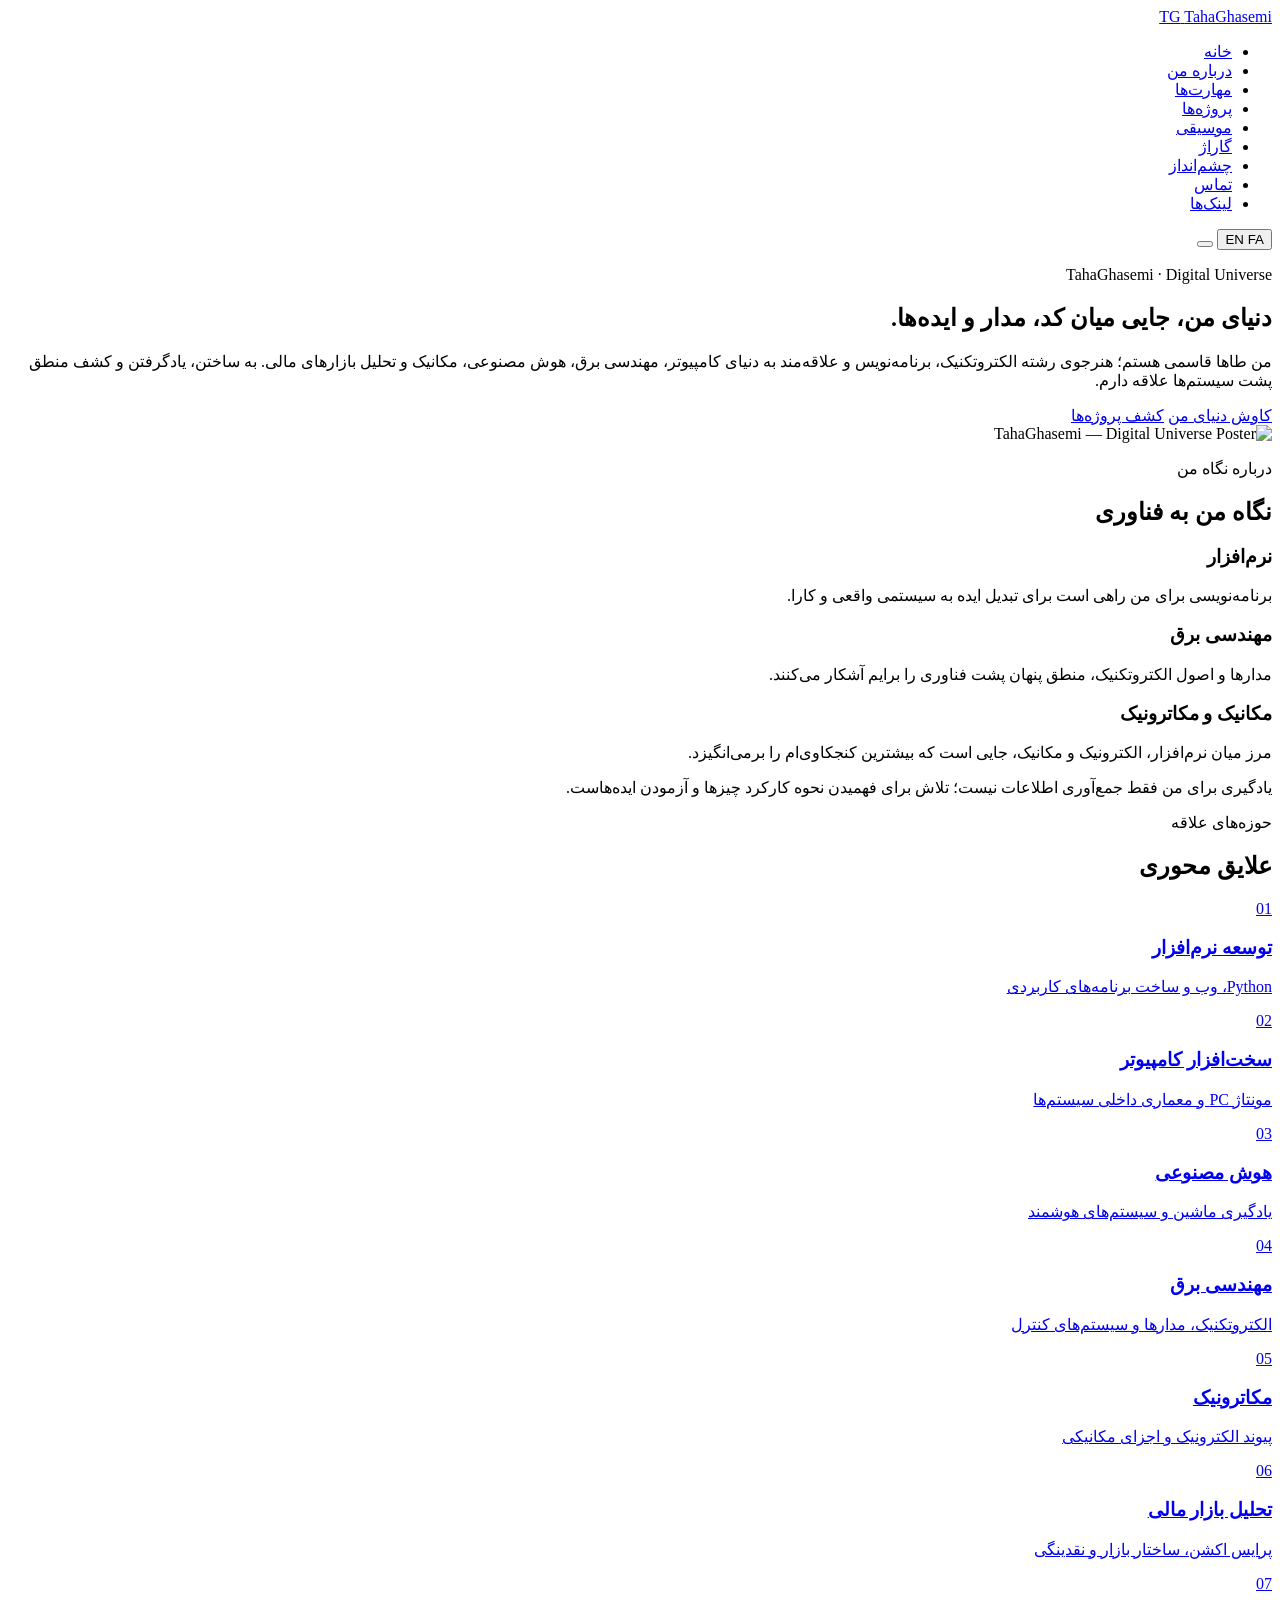
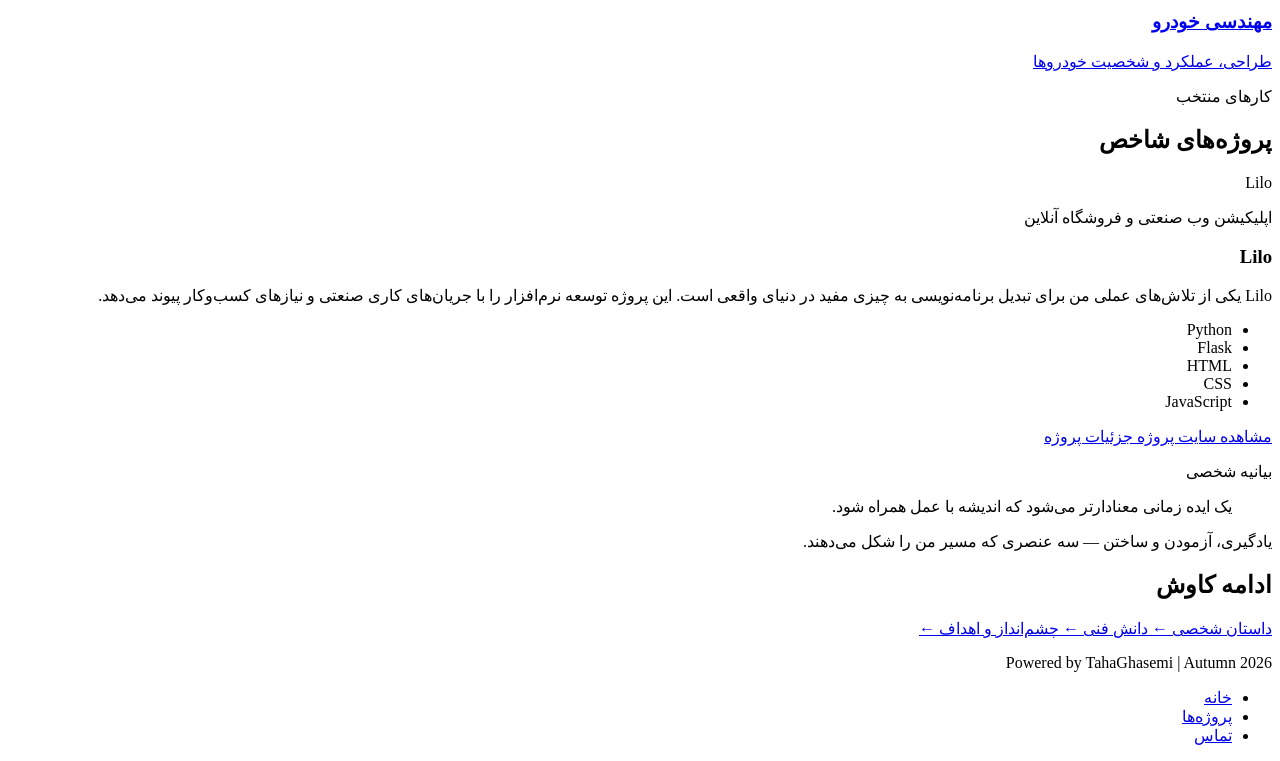
==== index.html @ 74c8a345 "Create index.html" ====
<!DOCTYPE html>
<html lang="fa" dir="rtl">
<head>
  <meta charset="UTF-8" />
  <meta name="viewport" content="width=device-width, initial-scale=1.0" />
  <meta name="description" content="TahaGhasemi — دنیای دیجیتال شخصی طاها قاسمی: کد، مدار، ایده‌ها" />
  <title>TahaGhasemi — Personal Universe</title>

  <link rel="stylesheet" href="static/css/main.css" />
</head>
<body>

  <!-- ===================== HEADER / NAVIGATION ===================== -->
  <header class="site-header glass">
    <a href="index.html" class="brand" aria-label="TahaGhasemi Home">
      <span class="brand-mark" aria-hidden="true">TG</span>
      <span class="brand-name">TahaGhasemi</span>
    </a>

    <nav class="main-nav" aria-label="Primary">
      <ul>
        <li><a href="index.html" class="active" data-i18n="nav.home">خانه</a></li>
        <li><a href="about.html" data-i18n="nav.about">درباره من</a></li>
        <li><a href="skills.html" data-i18n="nav.skills">مهارت‌ها</a></li>
        <li><a href="projects.html" data-i18n="nav.projects">پروژه‌ها</a></li>
        <li><a href="music.html" data-i18n="nav.music">موسیقی</a></li>
        <li><a href="garage.html" data-i18n="nav.garage">گاراژ</a></li>
        <!--<li><a href="gallery.html" data-i18n="nav.gallery">گالری</a></li>-->
        <li><a href="vision.html" data-i18n="nav.vision">چشم‌انداز</a></li>
        <li><a href="contact.html" data-i18n="nav.contact">تماس</a></li>
        <li><a href="links.html" data-i18n="nav.links">لینک‌ها</a></li>
      </ul>
    </nav>

    <div class="header-actions">
      <button id="lang-toggle" class="lang-toggle" type="button" aria-label="Switch language">
        <span data-lang-label="fa">EN</span>
        <span data-lang-label="en">FA</span>
      </button>
      <button id="menu-toggle" class="menu-toggle" type="button" aria-label="Open menu" aria-expanded="false">
        <span></span><span></span><span></span>
      </button>
    </div>
  </header>

  <main>

    <!-- ===================== HERO ===================== -->
    <section class="hero" aria-labelledby="hero-title">
      <div class="hero-bg" aria-hidden="true">
        <div class="grid-overlay"></div>
        <div class="ambient-glow"></div>
      </div>

      <div class="hero-inner">
        <!-- ستون متن -->
        <div class="hero-text">
          <p class="eyebrow" data-i18n="hero.eyebrow">TahaGhasemi · Digital Universe</p>

          <h1 id="hero-title" class="hero-title">
            <span data-i18n="hero.headline">دنیای من، جایی میان کد، مدار و ایده‌ها.</span>
          </h1>

          <p class="hero-lead" data-i18n="hero.lead">
            من طاها قاسمی هستم؛ هنرجوی رشته الکتروتکنیک، برنامه‌نویس و علاقه‌مند به دنیای کامپیوتر، مهندسی برق، هوش مصنوعی، مکانیک و تحلیل بازارهای مالی. به ساختن، یادگرفتن و کشف منطق پشت سیستم‌ها علاقه دارم.
          </p>

          <div class="hero-actions">
            <a href="#explore" class="btn btn-primary" data-i18n="hero.ctaExplore">کاوش دنیای من</a>
            <a href="projects.html" class="btn btn-ghost" data-i18n="hero.ctaProjects">کشف پروژه‌ها</a>
          </div>
        </div>

        <!-- ستون تصویر (پوستر) -->
        <div class="hero-visual">
          <!-- باکس اختصاصی عکس -->
          <div class="hero-poster-frame">
            <img
              src="static/images/1.jpg"
              alt="TahaGhasemi — Digital Universe Poster"
              class="hero-poster-img"
              width="1024"
              height="1536"
              loading="eager"
              decoding="async"
            />
          </div>
        </div>
      </div>

      <a href="#explore" class="scroll-hint" aria-label="Scroll down">
        <span></span>
      </a>
    </section>

    <!-- ===================== PERSONAL INTRO ===================== -->
    <section id="explore" class="section section-intro" aria-labelledby="intro-title">
      <div class="section-head">
        <p class="eyebrow" data-i18n="intro.eyebrow">درباره نگاه من</p>
        <h2 id="intro-title" data-i18n="intro.title">نگاه من به فناوری</h2>
      </div>

      <div class="intro-grid">
        <article class="glass card intro-card">
          <h3 data-i18n="intro.software.title">نرم‌افزار</h3>
          <p data-i18n="intro.software.text">
            برنامه‌نویسی برای من راهی است برای تبدیل ایده به سیستمی واقعی و کارا.
          </p>
        </article>

        <article class="glass card intro-card">
          <h3 data-i18n="intro.electrical.title">مهندسی برق</h3>
          <p data-i18n="intro.electrical.text">
            مدارها و اصول الکتروتکنیک، منطق پنهان پشت فناوری را برایم آشکار می‌کنند.
          </p>
        </article>

        <article class="glass card intro-card">
          <h3 data-i18n="intro.mechanical.title">مکانیک و مکاترونیک</h3>
          <p data-i18n="intro.mechanical.text">
            مرز میان نرم‌افزار، الکترونیک و مکانیک، جایی است که بیشترین کنجکاوی‌ام را برمی‌انگیزد.
          </p>
        </article>
      </div>

      <p class="intro-footnote" data-i18n="intro.footnote">
        یادگیری برای من فقط جمع‌آوری اطلاعات نیست؛ تلاش برای فهمیدن نحوه کارکرد چیزها و آزمودن ایده‌هاست.
      </p>
    </section>

    <!-- ===================== FEATURED INTERESTS ===================== -->
    <section class="section section-interests" aria-labelledby="interests-title">
      <div class="section-head">
        <p class="eyebrow" data-i18n="interests.eyebrow">حوزه‌های علاقه</p>
        <h2 id="interests-title" data-i18n="interests.title">علایق محوری</h2>
      </div>

      <div class="interest-grid">
        <a href="skills.html#software" class="glass interest-card">
          <span class="interest-index">01</span>
          <h3 data-i18n="interests.software.title">توسعه نرم‌افزار</h3>
          <p data-i18n="interests.software.text">Python، وب و ساخت برنامه‌های کاربردی</p>
        </a>

        <a href="skills.html#hardware" class="glass interest-card">
          <span class="interest-index">02</span>
          <h3 data-i18n="interests.hardware.title">سخت‌افزار کامپیوتر</h3>
          <p data-i18n="interests.hardware.text">مونتاژ PC و معماری داخلی سیستم‌ها</p>
        </a>

        <a href="skills.html#ai" class="glass interest-card">
          <span class="interest-index">03</span>
          <h3 data-i18n="interests.ai.title">هوش مصنوعی</h3>
          <p data-i18n="interests.ai.text">یادگیری ماشین و سیستم‌های هوشمند</p>
        </a>

        <a href="skills.html#electrical" class="glass interest-card">
          <span class="interest-index">04</span>
          <h3 data-i18n="interests.electrical.title">مهندسی برق</h3>
          <p data-i18n="interests.electrical.text">الکتروتکنیک، مدارها و سیستم‌های کنترل</p>
        </a>

        <a href="skills.html#mechatronics" class="glass interest-card">
          <span class="interest-index">05</span>
          <h3 data-i18n="interests.mechatronics.title">مکاترونیک</h3>
          <p data-i18n="interests.mechatronics.text">پیوند الکترونیک و اجزای مکانیکی</p>
        </a>

        <a href="skills.html#markets" class="glass interest-card">
          <span class="interest-index">06</span>
          <h3 data-i18n="interests.markets.title">تحلیل بازار مالی</h3>
          <p data-i18n="interests.markets.text">پرایس اکشن، ساختار بازار و نقدینگی</p>
        </a>

        <a href="garage.html" class="glass interest-card">
          <span class="interest-index">07</span>
          <h3 data-i18n="interests.automotive.title">مهندسی خودرو</h3>
          <p data-i18n="interests.automotive.text">طراحی، عملکرد و شخصیت خودروها</p>
        </a>
      </div>
    </section>

    <!-- ===================== FEATURED PROJECTS ===================== -->
    <section class="section section-projects" aria-labelledby="projects-title">
      <div class="section-head">
        <p class="eyebrow" data-i18n="projects.eyebrow">کارهای منتخب</p>
        <h2 id="projects-title" data-i18n="projects.title">پروژه‌های شاخص</h2>
      </div>

      <article class="glass project-card">
        <div class="project-visual" aria-hidden="true">
          <div class="project-visual-placeholder">
            <span>Lilo</span>
          </div>
        </div>

        <div class="project-body">
          <p class="project-category" data-i18n="projects.lilo.category">اپلیکیشن وب صنعتی و فروشگاه آنلاین</p>
          <h3 class="project-name">Lilo</h3>
          <p class="project-desc" data-i18n="projects.lilo.desc">
            Lilo یکی از تلاش‌های عملی من برای تبدیل برنامه‌نویسی به چیزی مفید در دنیای واقعی است. این پروژه توسعه نرم‌افزار را با جریان‌های کاری صنعتی و نیازهای کسب‌وکار پیوند می‌دهد.
          </p>

          <ul class="tech-tags" aria-label="Technologies">
            <li>Python</li>
            <li>Flask</li>
            <li>HTML</li>
            <li>CSS</li>
            <li>JavaScript</li>
          </ul>

          <div class="project-actions">
            <a href="https://lilogroup.ir" class="btn btn-primary" target="_blank" rel="noopener noreferrer" data-i18n="projects.lilo.visit">
              مشاهده سایت پروژه
            </a>
            <a href="projects.html" class="btn btn-ghost" data-i18n="projects.lilo.details">
              جزئیات پروژه
            </a>
          </div>
        </div>
      </article>
    </section>

    <!-- ===================== PERSONAL STATEMENT ===================== -->
    <section class="section section-statement" aria-labelledby="statement-title">
      <div class="statement-inner glass">
        <p class="eyebrow" data-i18n="statement.eyebrow">بیانیه شخصی</p>
        <blockquote id="statement-title">
          <p data-i18n="statement.quote">
            یک ایده زمانی معنادارتر می‌شود که اندیشه با عمل همراه شود.
          </p>
        </blockquote>
        <p class="statement-foot" data-i18n="statement.foot">
          یادگیری، آزمودن و ساختن — سه عنصری که مسیر من را شکل می‌دهند.
        </p>
      </div>
    </section>

    <!-- ===================== TRANSITION TO OTHER PAGES ===================== -->
    <section class="section section-next" aria-labelledby="next-title">
      <h2 id="next-title" data-i18n="next.title">ادامه کاوش</h2>
      <div class="next-links">
        <a href="about.html" class="next-link">
          <span class="next-label" data-i18n="next.about">داستان شخصی</span>
          <span class="next-arrow" aria-hidden="true">←</span>
        </a>
        <a href="skills.html" class="next-link">
          <span class="next-label" data-i18n="next.skills">دانش فنی</span>
          <span class="next-arrow" aria-hidden="true">←</span>
        </a>
        <a href="vision.html" class="next-link">
          <span class="next-label" data-i18n="next.vision">چشم‌انداز و اهداف</span>
          <span class="next-arrow" aria-hidden="true">←</span>
        </a>
      </div>
    </section>

  </main>

  <!-- ===================== FOOTER ===================== -->
  <footer class="site-footer">
    <div class="footer-inner">
      <p class="footer-brand">Powered by TahaGhasemi | Autumn 2026</p>
      <nav aria-label="Footer">
        <ul class="footer-links">
          <li><a href="index.html" data-i18n="nav.home">خانه</a></li>
          <li><a href="projects.html" data-i18n="nav.projects">پروژه‌ها</a></li>
          <li><a href="contact.html" data-i18n="nav.contact">تماس</a></li>
        </ul>
      </nav>
    </div>
  </footer>

  <!-- ===================== SCRIPTS ===================== -->
  <script src="static/js/i18n.js" defer></script>
  <script src="static/js/translations/index.js" defer></script>
  <script src="static/js/main.js" defer></script>
</body>
</html>
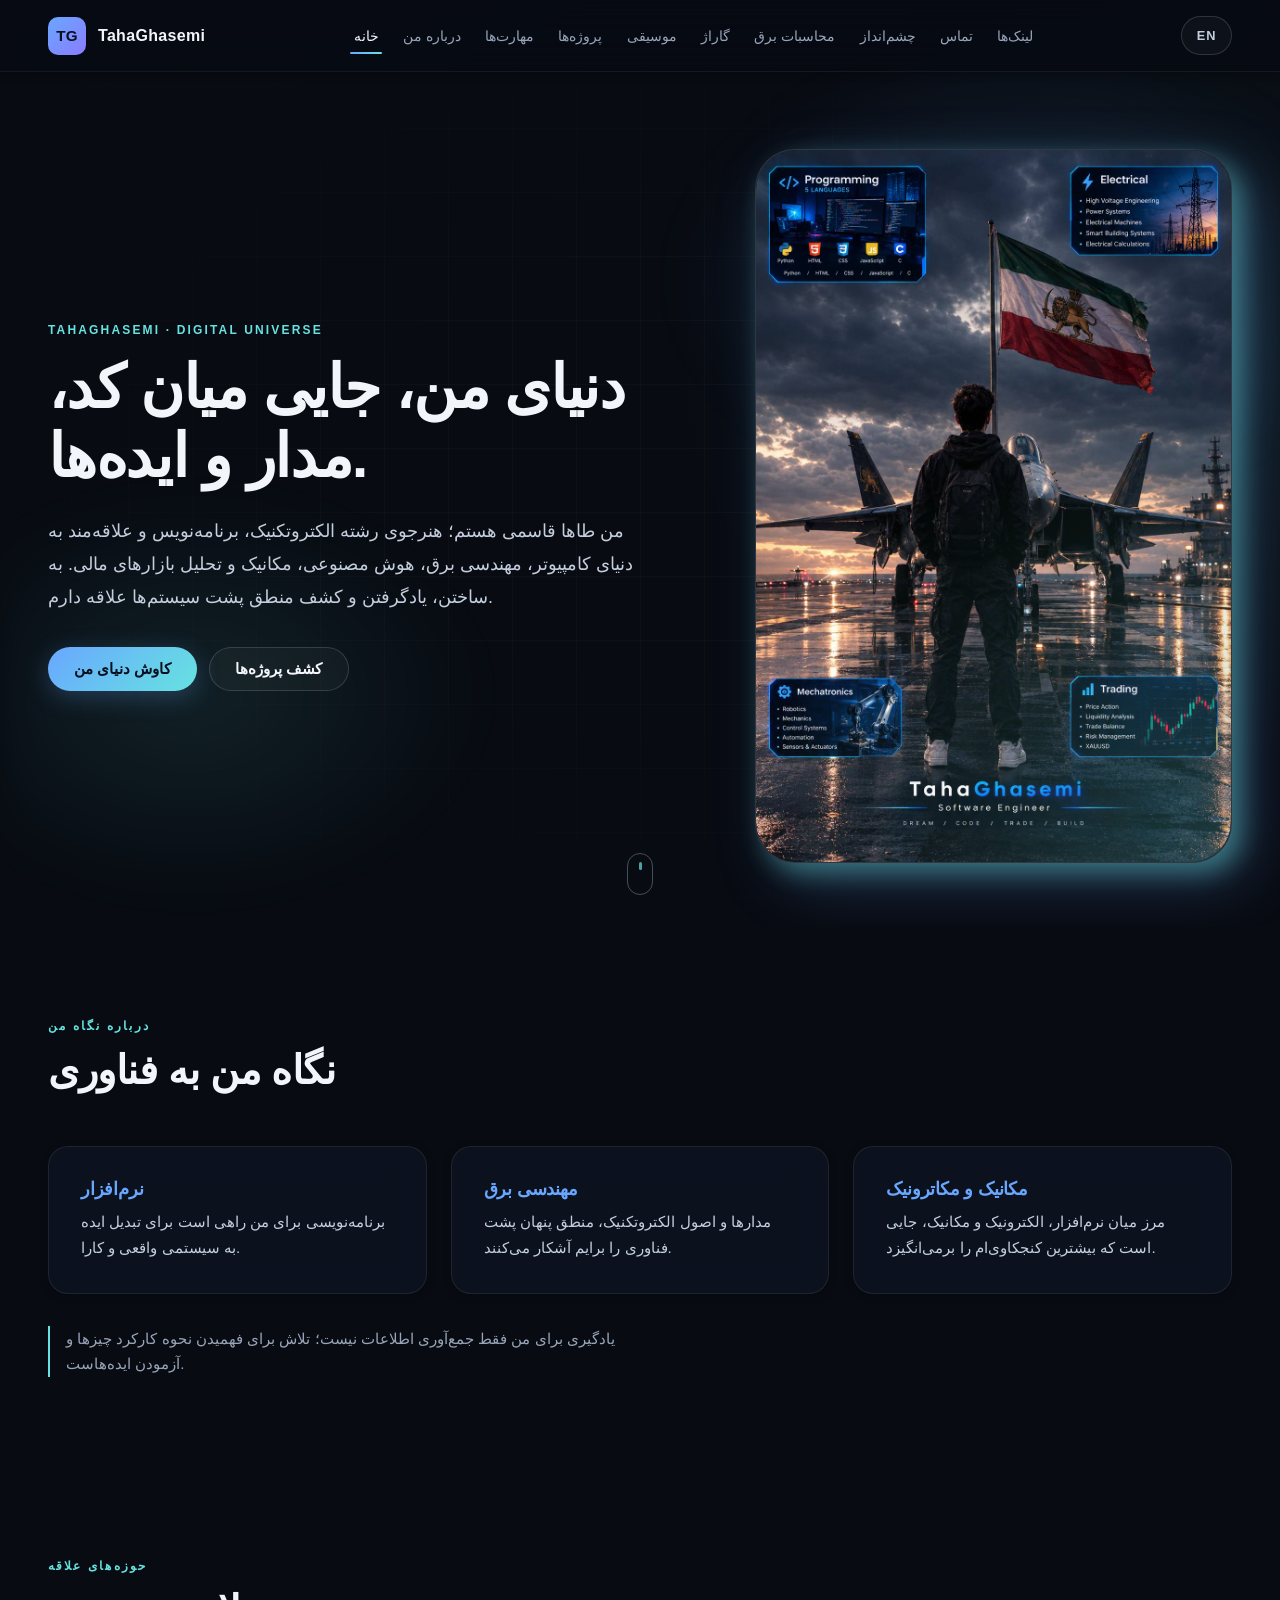
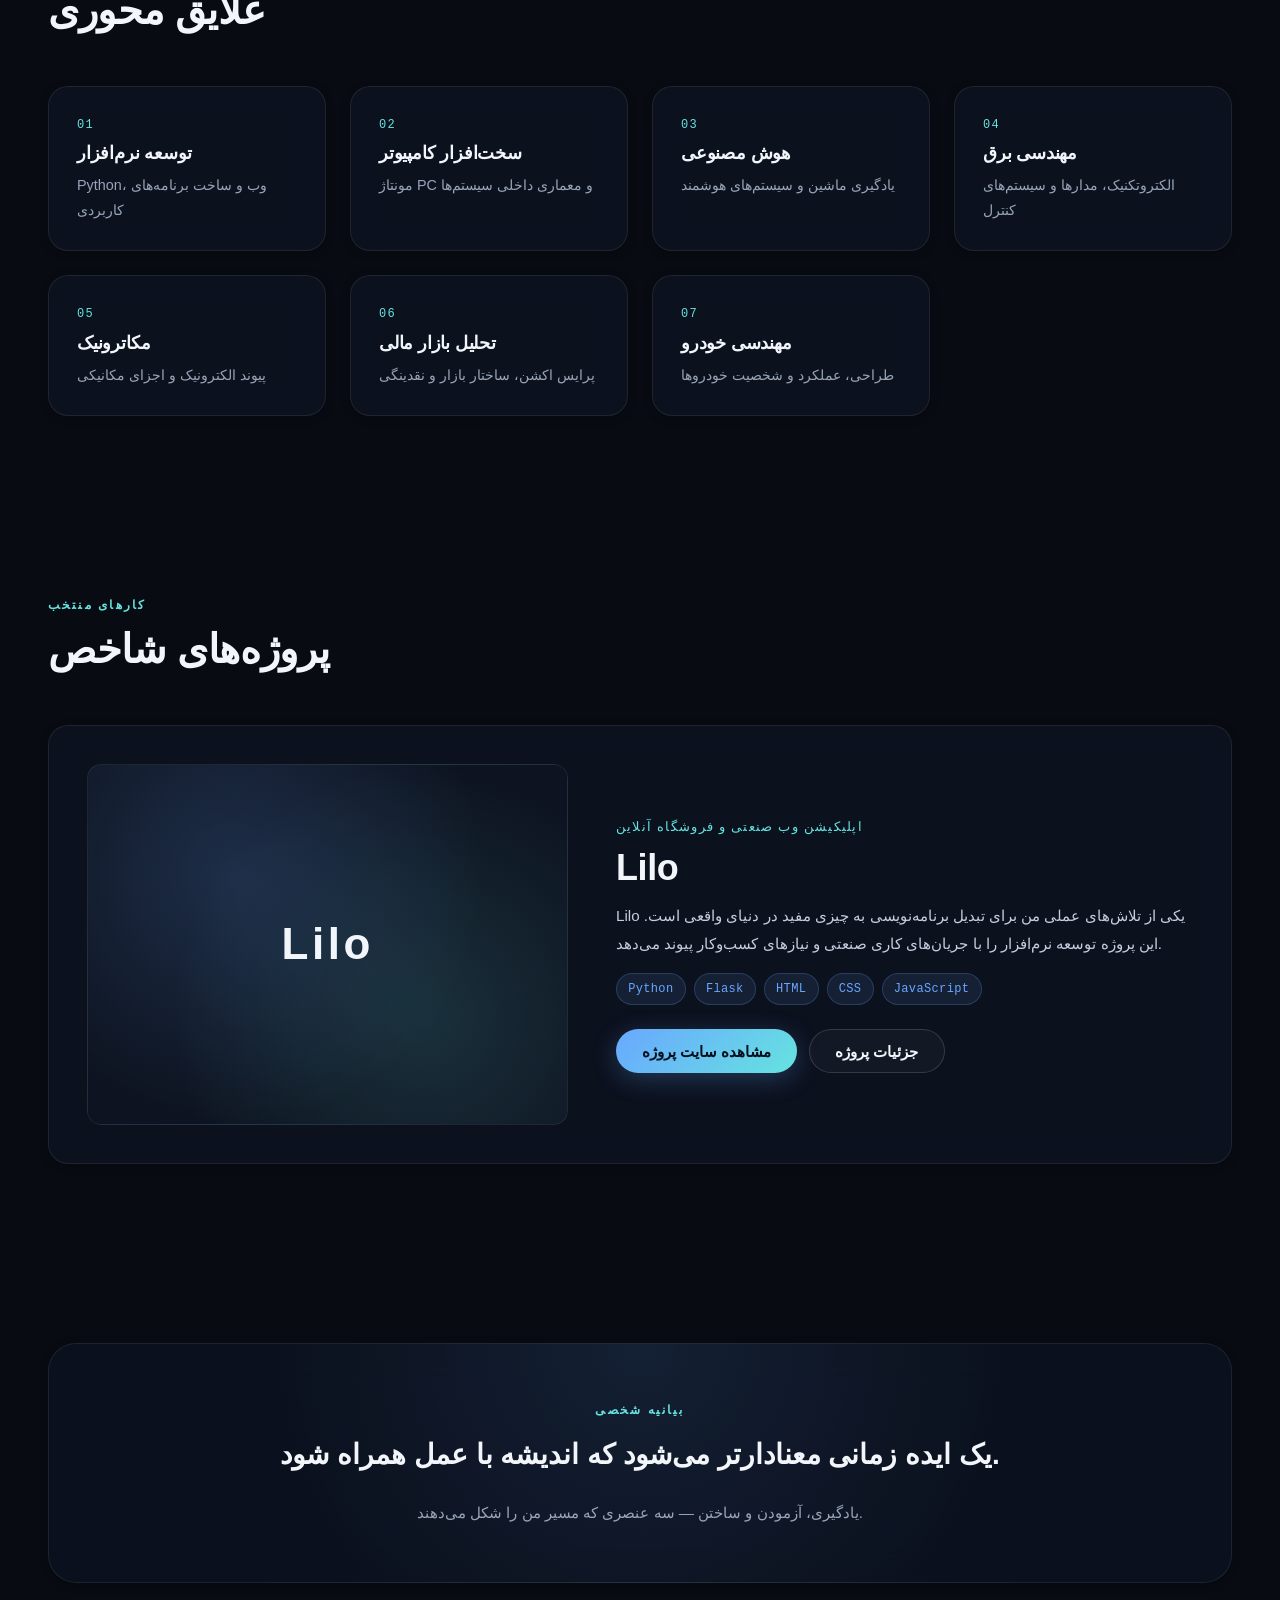
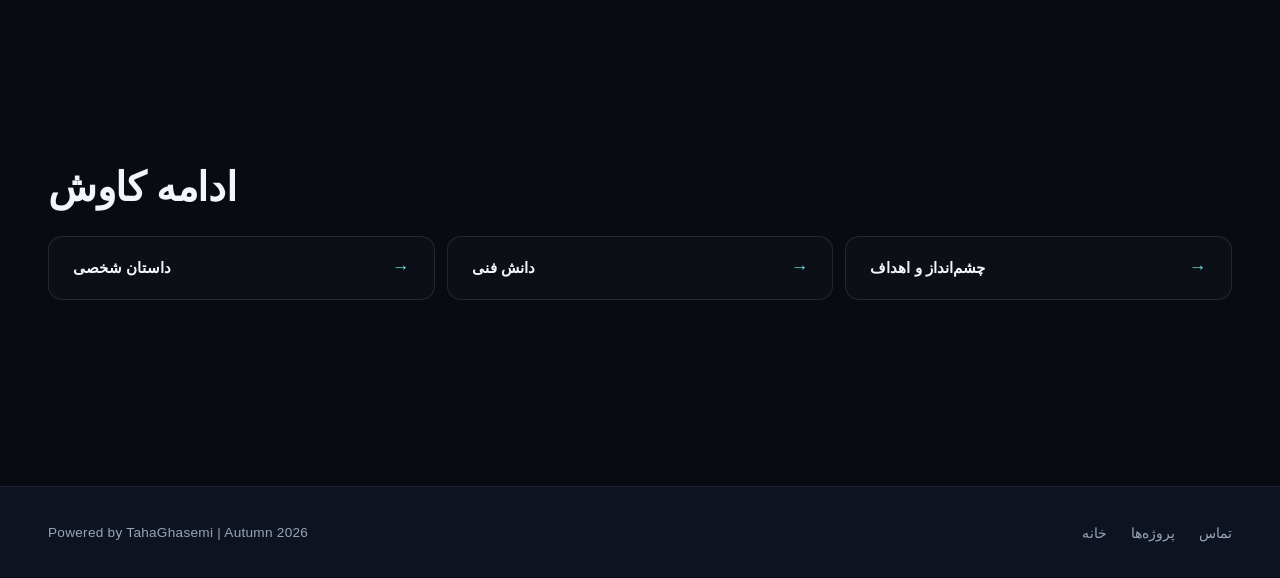
==== commit 1b5c97cc: "Update index.html" ====
--- a/index.html
+++ b/index.html
@@ -26,6 +26,7 @@
         <li><a href="music.html" data-i18n="nav.music">موسیقی</a></li>
         <li><a href="garage.html" data-i18n="nav.garage">گاراژ</a></li>
         <!--<li><a href="gallery.html" data-i18n="nav.gallery">گالری</a></li>-->
+        <li><a href="https://tahaghasemi-official.github.io/cel" data-i18n="nav.calculator">محاسبات برق</a></li>
         <li><a href="vision.html" data-i18n="nav.vision">چشم‌انداز</a></li>
         <li><a href="contact.html" data-i18n="nav.contact">تماس</a></li>
         <li><a href="links.html" data-i18n="nav.links">لینک‌ها</a></li>
@@ -276,4 +277,4 @@
   <script src="static/js/translations/index.js" defer></script>
   <script src="static/js/main.js" defer></script>
 </body>
-</html>+</html>
--- a/static/css/main.css
+++ b/static/css/main.css
@@ -0,0 +1,3065 @@
+/* =========================================================
+   TahaGhasemi — Design System
+   static/css/main.css
+   ========================================================= */
+
+/* ---------- 1. Design Tokens ---------- */
+:root {
+  /* Colors */
+  --bg-primary: #080B12;
+  --bg-secondary: #0D1320;
+  --bg-elevated: #111827;
+
+  --glass-bg: rgba(17, 24, 39, 0.55);
+  --glass-bg-strong: rgba(13, 19, 32, 0.75);
+  --glass-border: rgba(255, 255, 255, 0.08);
+  --glass-border-strong: rgba(255, 255, 255, 0.14);
+
+  --accent-primary: #69A7FF;
+  --accent-secondary: #66E3E0;
+  --accent-violet: #8B7CFF;
+
+  --text-primary: #F2F5FA;
+  --text-secondary: #C4CEDD;
+  --text-muted: #98A5B8;
+  --text-faint: #5F6B7E;
+
+  --border-subtle: rgba(255, 255, 255, 0.06);
+  --border-default: rgba(255, 255, 255, 0.10);
+
+  /* Typography */
+  --font-fa: "Vazirmatn", "IRANSans", "Segoe UI", Tahoma, sans-serif;
+  --font-en: "Inter", "SF Pro Display", -apple-system, BlinkMacSystemFont, "Segoe UI", sans-serif;
+  --font-mono: "JetBrains Mono", "Fira Code", "SF Mono", Consolas, monospace;
+
+  /* Spacing scale */
+  --space-1: 0.25rem;
+  --space-2: 0.5rem;
+  --space-3: 0.75rem;
+  --space-4: 1rem;
+  --space-5: 1.5rem;
+  --space-6: 2rem;
+  --space-7: 3rem;
+  --space-8: 4rem;
+  --space-9: 6rem;
+  --space-10: 8rem;
+
+  /* Radii */
+  --radius-sm: 8px;
+  --radius-md: 14px;
+  --radius-lg: 20px;
+  --radius-xl: 28px;
+  --radius-pill: 999px;
+
+  /* Shadows */
+  --shadow-sm: 0 2px 8px rgba(0, 0, 0, 0.25);
+  --shadow-md: 0 8px 24px rgba(0, 0, 0, 0.35);
+  --shadow-lg: 0 20px 60px rgba(0, 0, 0, 0.45);
+  --shadow-glow: 0 0 40px rgba(105, 167, 255, 0.15);
+
+  /* Motion */
+  --ease-out: cubic-bezier(0.16, 1, 0.3, 1);
+  --ease-in-out: cubic-bezier(0.65, 0, 0.35, 1);
+  --dur-fast: 180ms;
+  --dur-base: 320ms;
+  --dur-slow: 600ms;
+
+  /* Layout */
+  --container-max: 1280px;
+  --container-pad: clamp(1rem, 4vw, 3rem);
+  --header-h: 72px;
+}
+
+/* ---------- 2. Reset & Base ---------- */
+*,
+*::before,
+*::after {
+  box-sizing: border-box;
+  margin: 0;
+  padding: 0;
+}
+
+html {
+  scroll-behavior: smooth;
+  -webkit-text-size-adjust: 100%;
+}
+
+body {
+  min-height: 100vh;
+  background:
+    radial-gradient(1200px 800px at 15% -10%, rgba(105, 167, 255, 0.08), transparent 60%),
+    radial-gradient(1000px 700px at 95% 10%, rgba(102, 227, 224, 0.06), transparent 55%),
+    var(--bg-primary);
+  color: var(--text-primary);
+  font-family: var(--font-fa);
+  font-size: 16px;
+  line-height: 1.7;
+  -webkit-font-smoothing: antialiased;
+  -moz-osx-font-smoothing: grayscale;
+  overflow-x: hidden;
+}
+
+html[lang="en"] body {
+  font-family: var(--font-en);
+}
+
+img,
+picture,
+svg,
+video {
+  display: block;
+  max-width: 100%;
+  height: auto;
+}
+
+a {
+  color: inherit;
+  text-decoration: none;
+}
+
+button {
+  font: inherit;
+  color: inherit;
+  background: none;
+  border: none;
+  cursor: pointer;
+}
+
+ul,
+ol {
+  list-style: none;
+}
+
+/* Focus visibility (accessibility) */
+:focus-visible {
+  outline: 2px solid var(--accent-primary);
+  outline-offset: 3px;
+  border-radius: 4px;
+}
+
+/* Selection */
+::selection {
+  background: rgba(105, 167, 255, 0.30);
+  color: var(--text-primary);
+}
+
+/* Scrollbar (subtle) */
+::-webkit-scrollbar { width: 10px; height: 10px; }
+::-webkit-scrollbar-track { background: var(--bg-primary); }
+::-webkit-scrollbar-thumb {
+  background: rgba(255, 255, 255, 0.08);
+  border-radius: var(--radius-pill);
+}
+::-webkit-scrollbar-thumb:hover { background: rgba(255, 255, 255, 0.16); }
+
+/* ---------- 3. Typography Utilities ---------- */
+.eyebrow {
+  font-size: 0.75rem;
+  font-weight: 600;
+  letter-spacing: 0.18em;
+  text-transform: uppercase;
+  color: var(--accent-secondary);
+  font-family: var(--font-en);
+}
+
+html[lang="fa"] .eyebrow {
+  font-family: var(--font-fa);
+  letter-spacing: 0.05em;
+}
+
+h1, h2, h3, h4 {
+  line-height: 1.25;
+  font-weight: 700;
+  letter-spacing: -0.01em;
+}
+
+h1 { font-size: clamp(2rem, 5vw, 3.75rem); }
+h2 { font-size: clamp(1.5rem, 3.2vw, 2.5rem); }
+h3 { font-size: clamp(1.15rem, 2vw, 1.5rem); }
+
+p { color: var(--text-secondary); }
+
+/* ---------- 4. Layout Helpers ---------- */
+.section {
+  max-width: var(--container-max);
+  margin-inline: auto;
+  padding: clamp(3rem, 7vw, 6rem) var(--container-pad);
+}
+
+.section-head {
+  margin-bottom: clamp(2rem, 4vw, 3.5rem);
+  max-width: 720px;
+}
+
+.section-head h2 {
+  margin-top: var(--space-2);
+  color: var(--text-primary);
+}
+
+/* ---------- 5. Glass Surface ---------- */
+.glass {
+  background: var(--glass-bg);
+  border: 1px solid var(--glass-border);
+  backdrop-filter: blur(18px) saturate(140%);
+  -webkit-backdrop-filter: blur(18px) saturate(140%);
+  border-radius: var(--radius-lg);
+  box-shadow: var(--shadow-sm);
+}
+
+.card {
+  padding: clamp(1.25rem, 3vw, 2rem);
+}
+
+/* ---------- 6. Buttons ---------- */
+.btn {
+  display: inline-flex;
+  align-items: center;
+  justify-content: center;
+  gap: var(--space-2);
+  padding: 0.85rem 1.6rem;
+  border-radius: var(--radius-pill);
+  font-weight: 600;
+  font-size: 0.95rem;
+  line-height: 1;
+  transition: transform var(--dur-fast) var(--ease-out),
+              background var(--dur-fast) var(--ease-out),
+              border-color var(--dur-fast) var(--ease-out),
+              box-shadow var(--dur-fast) var(--ease-out);
+  white-space: nowrap;
+}
+
+.btn-primary {
+  background: linear-gradient(135deg, var(--accent-primary), var(--accent-secondary));
+  color: #06101F;
+  box-shadow: 0 6px 24px rgba(105, 167, 255, 0.25);
+}
+
+.btn-primary:hover {
+  transform: translateY(-2px);
+  box-shadow: 0 10px 32px rgba(105, 167, 255, 0.35);
+}
+
+.btn-ghost {
+  background: rgba(255, 255, 255, 0.03);
+  border: 1px solid var(--glass-border-strong);
+  color: var(--text-primary);
+}
+
+.btn-ghost:hover {
+  background: rgba(255, 255, 255, 0.07);
+  border-color: var(--accent-primary);
+}
+
+/* ---------- 7. Header & Navigation ---------- */
+.site-header {
+  position: fixed;
+  inset-inline: 0;
+  top: 0;
+  z-index: 100;
+  display: flex;
+  align-items: center;
+  justify-content: space-between;
+  gap: var(--space-4);
+  height: var(--header-h);
+  padding-inline: var(--container-pad);
+  border-radius: 0;
+  border-inline: none;
+  border-top: none;
+  background: rgba(8, 11, 18, 0.72);
+  border-bottom: 1px solid var(--border-subtle);
+}
+
+.brand {
+  display: inline-flex;
+  align-items: center;
+  gap: var(--space-3);
+  font-weight: 700;
+  color: var(--text-primary);
+  letter-spacing: 0.02em;
+}
+
+.brand-mark {
+  display: grid;
+  place-items: center;
+  width: 38px;
+  height: 38px;
+  border-radius: 10px;
+  background: linear-gradient(135deg, var(--accent-primary), var(--accent-violet));
+  color: #06101F;
+  font-family: var(--font-en);
+  font-weight: 800;
+  font-size: 0.95rem;
+  letter-spacing: 0.02em;
+}
+
+.brand-name {
+  font-family: var(--font-en);
+  font-size: 1rem;
+}
+
+.main-nav ul {
+  display: flex;
+  align-items: center;
+  gap: clamp(0.5rem, 1.4vw, 1.4rem);
+}
+
+.main-nav a {
+  position: relative;
+  padding: 0.4rem 0.2rem;
+  font-size: 0.9rem;
+  color: var(--text-muted);
+  transition: color var(--dur-fast) var(--ease-out);
+}
+
+.main-nav a::after {
+  content: "";
+  position: absolute;
+  inset-inline: 0;
+  bottom: -4px;
+  height: 2px;
+  background: linear-gradient(90deg, var(--accent-primary), var(--accent-secondary));
+  border-radius: var(--radius-pill);
+  transform: scaleX(0);
+  transform-origin: center;
+  transition: transform var(--dur-base) var(--ease-out);
+}
+
+.main-nav a:hover,
+.main-nav a.active {
+  color: var(--text-primary);
+}
+
+.main-nav a.active::after,
+.main-nav a:hover::after {
+  transform: scaleX(1);
+}
+
+.header-actions {
+  display: flex;
+  align-items: center;
+  gap: var(--space-3);
+}
+
+.lang-toggle {
+  padding: 0.5rem 0.9rem;
+  border-radius: var(--radius-pill);
+  border: 1px solid var(--glass-border-strong);
+  background: rgba(255, 255, 255, 0.03);
+  font-family: var(--font-en);
+  font-size: 0.8rem;
+  font-weight: 600;
+  letter-spacing: 0.08em;
+  color: var(--text-secondary);
+  transition: all var(--dur-fast) var(--ease-out);
+}
+
+.lang-toggle:hover {
+  color: var(--text-primary);
+  border-color: var(--accent-primary);
+}
+
+/* زبان فعلی را در دکمه پنهان می‌کنیم */
+html[lang="fa"] .lang-toggle [data-lang-label="fa"],
+html[lang="en"] .lang-toggle [data-lang-label="en"] {
+  display: none;
+}
+
+.menu-toggle {
+  display: none;
+  width: 40px;
+  height: 40px;
+  flex-direction: column;
+  justify-content: center;
+  align-items: center;
+  gap: 5px;
+  border-radius: var(--radius-sm);
+  border: 1px solid var(--glass-border-strong);
+}
+
+.menu-toggle span {
+  display: block;
+  width: 18px;
+  height: 2px;
+  background: var(--text-primary);
+  border-radius: var(--radius-pill);
+  transition: transform var(--dur-base) var(--ease-out),
+              opacity var(--dur-base) var(--ease-out);
+}
+
+.menu-toggle[aria-expanded="true"] span:nth-child(1) {
+  transform: translateY(7px) rotate(45deg);
+}
+.menu-toggle[aria-expanded="true"] span:nth-child(2) {
+  opacity: 0;
+}
+.menu-toggle[aria-expanded="true"] span:nth-child(3) {
+  transform: translateY(-7px) rotate(-45deg);
+}
+
+/* ---------- 8. Hero ---------- */
+.hero {
+  position: relative;
+  min-height: 100vh;
+  display: flex;
+  align-items: center;
+  padding: calc(var(--header-h) + clamp(2rem, 6vw, 5rem)) var(--container-pad) clamp(2rem, 5vw, 4rem);
+  overflow: hidden;
+}
+
+.hero-bg {
+  position: absolute;
+  inset: 0;
+  z-index: 0;
+  pointer-events: none;
+}
+
+.grid-overlay {
+  position: absolute;
+  inset: 0;
+  background-image:
+    linear-gradient(rgba(255, 255, 255, 0.035) 1px, transparent 1px),
+    linear-gradient(90deg, rgba(255, 255, 255, 0.035) 1px, transparent 1px);
+  background-size: 64px 64px;
+  mask-image: radial-gradient(ellipse at center, black 30%, transparent 75%);
+  -webkit-mask-image: radial-gradient(ellipse at center, black 30%, transparent 75%);
+  opacity: 0.6;
+}
+
+.ambient-glow {
+  position: absolute;
+  inset: 0;
+  background:
+    radial-gradient(600px 400px at 80% 30%, rgba(105, 167, 255, 0.14), transparent 60%),
+    radial-gradient(500px 350px at 15% 75%, rgba(102, 227, 224, 0.10), transparent 60%);
+  filter: blur(20px);
+}
+
+.hero-inner {
+  position: relative;
+  z-index: 1;
+  width: 100%;
+  max-width: var(--container-max);
+  margin-inline: auto;
+  display: grid;
+  grid-template-columns: minmax(0, 1.35fr) minmax(0, 1fr);
+  gap: clamp(2rem, 5vw, 4rem);
+  align-items: center;
+}
+
+.hero-text {
+  max-width: 680px;
+}
+
+.hero-title {
+  margin-top: var(--space-3);
+  color: var(--text-primary);
+  line-height: 1.15;
+  letter-spacing: -0.02em;
+}
+
+.hero-lead {
+  margin-top: var(--space-5);
+  font-size: clamp(1rem, 1.6vw, 1.125rem);
+  color: var(--text-secondary);
+  line-height: 1.85;
+  max-width: 60ch;
+}
+
+.hero-actions {
+  margin-top: var(--space-6);
+  display: flex;
+  flex-wrap: wrap;
+  gap: var(--space-3);
+}
+
+.hero-portrait {
+  display: flex;
+  justify-content: center;
+}
+
+.portrait-placeholder {
+  width: min(100%, 360px);
+  aspect-ratio: 4 / 5;
+  border-radius: var(--radius-xl);
+  border: 1px dashed var(--glass-border-strong);
+  background:
+    linear-gradient(160deg, rgba(105, 167, 255, 0.06), rgba(102, 227, 224, 0.04)),
+    var(--bg-secondary);
+  display: grid;
+  place-items: center;
+  color: var(--text-faint);
+  font-size: 0.85rem;
+  text-align: center;
+  padding: var(--space-4);
+  box-shadow: var(--shadow-glow);
+}
+
+.scroll-hint {
+  position: absolute;
+  bottom: clamp(1rem, 3vw, 2rem);
+  left: 50%;
+  transform: translateX(-50%);
+  width: 26px;
+  height: 42px;
+  border: 1.5px solid var(--text-faint);
+  border-radius: var(--radius-pill);
+  display: grid;
+  place-items: start center;
+  padding-top: 8px;
+  opacity: 0.7;
+  transition: opacity var(--dur-fast) var(--ease-out);
+}
+
+.scroll-hint:hover { opacity: 1; }
+
+.scroll-hint span {
+  display: block;
+  width: 3px;
+  height: 8px;
+  border-radius: var(--radius-pill);
+  background: var(--accent-secondary);
+  animation: scrollPulse 1.8s var(--ease-in-out) infinite;
+}
+
+@keyframes scrollPulse {
+  0%, 100% { transform: translateY(0); opacity: 1; }
+  50%      { transform: translateY(12px); opacity: 0.3; }
+}
+
+/* ---------- 9. Intro Section ---------- */
+.intro-grid {
+  display: grid;
+  grid-template-columns: repeat(auto-fit, minmax(240px, 1fr));
+  gap: clamp(1rem, 2.5vw, 1.5rem);
+}
+
+.intro-card h3 {
+  color: var(--accent-primary);
+  margin-bottom: var(--space-2);
+  font-size: 1.1rem;
+}
+
+.intro-card p {
+  font-size: 0.95rem;
+}
+
+.intro-footnote {
+  margin-top: var(--space-6);
+  font-size: 0.95rem;
+  color: var(--text-muted);
+  max-width: 70ch;
+  border-inline-start: 2px solid var(--accent-secondary);
+  padding-inline-start: var(--space-4);
+}
+
+/* ---------- 10. Interests Grid ---------- */
+.interest-grid {
+  display: grid;
+  grid-template-columns: repeat(auto-fill, minmax(240px, 1fr));
+  gap: clamp(1rem, 2.5vw, 1.5rem);
+}
+
+.interest-card {
+  padding: clamp(1.25rem, 3vw, 1.75rem);
+  display: flex;
+  flex-direction: column;
+  gap: var(--space-2);
+  transition: transform var(--dur-base) var(--ease-out),
+              border-color var(--dur-base) var(--ease-out),
+              box-shadow var(--dur-base) var(--ease-out);
+}
+
+.interest-card:hover {
+  transform: translateY(-4px);
+  border-color: var(--glass-border-strong);
+  box-shadow: var(--shadow-md);
+}
+
+.interest-index {
+  font-family: var(--font-mono);
+  font-size: 0.75rem;
+  color: var(--accent-secondary);
+  letter-spacing: 0.1em;
+}
+
+.interest-card h3 {
+  font-size: 1.1rem;
+  color: var(--text-primary);
+}
+
+.interest-card p {
+  font-size: 0.9rem;
+  color: var(--text-muted);
+}
+
+/* ---------- 11. Featured Project ---------- */
+.project-card {
+  display: grid;
+  grid-template-columns: minmax(0, 1fr) minmax(0, 1.2fr);
+  gap: clamp(1.5rem, 4vw, 3rem);
+  padding: clamp(1.25rem, 3vw, 2.5rem);
+  align-items: center;
+}
+
+.project-visual {
+  border-radius: var(--radius-md);
+  overflow: hidden;
+}
+
+.project-visual-placeholder {
+  aspect-ratio: 4 / 3;
+  display: grid;
+  place-items: center;
+  background:
+    radial-gradient(circle at 30% 30%, rgba(105, 167, 255, 0.18), transparent 60%),
+    radial-gradient(circle at 70% 70%, rgba(102, 227, 224, 0.14), transparent 60%),
+    var(--bg-secondary);
+  border: 1px solid var(--glass-border);
+  border-radius: var(--radius-md);
+  font-family: var(--font-en);
+  font-size: clamp(1.75rem, 4vw, 2.75rem);
+  font-weight: 800;
+  letter-spacing: 0.08em;
+  color: var(--text-primary);
+}
+
+.project-category {
+  font-size: 0.8rem;
+  color: var(--accent-secondary);
+  letter-spacing: 0.1em;
+  text-transform: uppercase;
+  font-family: var(--font-en);
+}
+
+html[lang="fa"] .project-category {
+  font-family: var(--font-fa);
+  text-transform: none;
+  letter-spacing: 0.02em;
+}
+
+.project-name {
+  font-family: var(--font-en);
+  font-size: clamp(1.75rem, 3.5vw, 2.25rem);
+  margin-block: var(--space-2) var(--space-3);
+}
+
+.project-desc {
+  color: var(--text-secondary);
+  font-size: 0.95rem;
+  line-height: 1.8;
+}
+
+.tech-tags {
+  display: flex;
+  flex-wrap: wrap;
+  gap: var(--space-2);
+  margin-top: var(--space-4);
+}
+
+.tech-tags li {
+  padding: 0.3rem 0.7rem;
+  border-radius: var(--radius-pill);
+  background: rgba(105, 167, 255, 0.10);
+  border: 1px solid rgba(105, 167, 255, 0.22);
+  color: var(--accent-primary);
+  font-family: var(--font-mono);
+  font-size: 0.75rem;
+  letter-spacing: 0.03em;
+}
+
+.project-actions {
+  display: flex;
+  flex-wrap: wrap;
+  gap: var(--space-3);
+  margin-top: var(--space-5);
+}
+
+/* ---------- 12. Personal Statement ---------- */
+.section-statement .statement-inner {
+  padding: clamp(2rem, 5vw, 3.5rem);
+  text-align: center;
+  border-radius: var(--radius-xl);
+  background:
+    radial-gradient(circle at 50% 0%, rgba(105, 167, 255, 0.10), transparent 60%),
+    var(--glass-bg-strong);
+}
+
+.section-statement blockquote p {
+  font-size: clamp(1.25rem, 2.8vw, 1.75rem);
+  line-height: 1.55;
+  color: var(--text-primary);
+  font-weight: 600;
+  margin-top: var(--space-3);
+  max-width: 60ch;
+  margin-inline: auto;
+}
+
+.statement-foot {
+  margin-top: var(--space-5);
+  color: var(--text-muted);
+  font-size: 0.95rem;
+}
+
+/* ---------- 13. Next / Transition ---------- */
+.section-next h2 {
+  margin-bottom: var(--space-5);
+}
+
+.next-links {
+  display: grid;
+  grid-template-columns: repeat(auto-fit, minmax(220px, 1fr));
+  gap: var(--space-3);
+}
+
+.next-link {
+  display: flex;
+  justify-content: space-between;
+  align-items: center;
+  padding: var(--space-4) var(--space-5);
+  border: 1px solid var(--border-default);
+  border-radius: var(--radius-md);
+  background: rgba(255, 255, 255, 0.02);
+  color: var(--text-primary);
+  transition: all var(--dur-base) var(--ease-out);
+}
+
+.next-link:hover {
+  border-color: var(--accent-primary);
+  background: rgba(105, 167, 255, 0.06);
+  transform: translateX(-4px);
+}
+
+html[dir="ltr"] .next-link:hover {
+  transform: translateX(4px);
+}
+
+.next-label {
+  font-weight: 600;
+  font-size: 0.95rem;
+}
+
+.next-arrow {
+  color: var(--accent-secondary);
+  font-size: 1.1rem;
+}
+
+html[dir="ltr"] .next-arrow {
+  transform: scaleX(-1);
+}
+
+/* ---------- 14. Footer ---------- */
+.site-footer {
+  border-top: 1px solid var(--border-subtle);
+  background: var(--bg-secondary);
+  padding: var(--space-6) var(--container-pad);
+  margin-top: var(--space-9);
+}
+
+.footer-inner {
+  max-width: var(--container-max);
+  margin-inline: auto;
+  display: flex;
+  flex-wrap: wrap;
+  justify-content: space-between;
+  align-items: center;
+  gap: var(--space-4);
+}
+
+.footer-brand {
+  font-family: var(--font-en);
+  font-size: 0.85rem;
+  color: var(--text-muted);
+  letter-spacing: 0.02em;
+}
+
+.footer-links {
+  display: flex;
+  gap: var(--space-5);
+}
+
+.footer-links a {
+  font-size: 0.85rem;
+  color: var(--text-muted);
+  transition: color var(--dur-fast) var(--ease-out);
+}
+
+.footer-links a:hover {
+  color: var(--accent-primary);
+}
+
+/* ---------- 15. Responsive ---------- */
+@media (max-width: 1024px) {
+  .main-nav ul {
+    gap: 0.6rem;
+  }
+  .main-nav a {
+    font-size: 0.82rem;
+  }
+}
+
+@media (max-width: 860px) {
+  .main-nav {
+    position: fixed;
+    inset-inline: 0;
+    top: var(--header-h);
+    padding: var(--space-5) var(--container-pad);
+    background: rgba(8, 11, 18, 0.96);
+    border-bottom: 1px solid var(--border-subtle);
+    backdrop-filter: blur(20px);
+    -webkit-backdrop-filter: blur(20px);
+    transform: translateY(-12px);
+    opacity: 0;
+    visibility: hidden;
+    transition: opacity var(--dur-base) var(--ease-out),
+                transform var(--dur-base) var(--ease-out),
+                visibility var(--dur-base);
+  }
+
+  .main-nav.is-open {
+    opacity: 1;
+    visibility: visible;
+    transform: translateY(0);
+  }
+
+  .main-nav ul {
+    flex-direction: column;
+    align-items: stretch;
+    gap: var(--space-2);
+  }
+
+  .main-nav a {
+    display: block;
+    padding: var(--space-3) var(--space-2);
+    font-size: 1rem;
+    border-bottom: 1px solid var(--border-subtle);
+  }
+
+  .main-nav a::after {
+    display: none;
+  }
+
+  .menu-toggle {
+    display: flex;
+  }
+
+  .brand-name {
+    display: none;
+  }
+
+  .hero-inner {
+    grid-template-columns: 1fr;
+    text-align: start;
+  }
+
+  .hero-portrait {
+    order: -1;
+    margin-bottom: var(--space-5);
+  }
+
+  .portrait-placeholder {
+    width: min(100%, 260px);
+    aspect-ratio: 1 / 1;
+  }
+
+  .project-card {
+    grid-template-columns: 1fr;
+  }
+
+  .footer-inner {
+    flex-direction: column;
+    text-align: center;
+  }
+}
+
+@media (max-width: 480px) {
+  :root {
+    --header-h: 64px;
+  }
+
+  .hero-actions {
+    width: 100%;
+  }
+
+  .hero-actions .btn {
+    flex: 1 1 100%;
+  }
+
+  .brand-mark {
+    width: 34px;
+    height: 34px;
+    font-size: 0.85rem;
+  }
+
+  .footer-links {
+    flex-wrap: wrap;
+    justify-content: center;
+  }
+}
+
+/* ---------- 16. Reduced Motion ---------- */
+@media (prefers-reduced-motion: reduce) {
+  *,
+  *::before,
+  *::after {
+    animation-duration: 0.01ms !important;
+    animation-iteration-count: 1 !important;
+    transition-duration: 0.01ms !important;
+    scroll-behavior: auto !important;
+  }
+
+  .scroll-hint span {
+    animation: none;
+  }
+}
+.site-header.is-scrolled {
+  background: rgba(8, 11, 18, 0.92);
+  border-bottom-color: rgba(255, 255, 255, 0.10);
+  box-shadow: 0 4px 20px rgba(0, 0, 0, 0.35);
+}
+.reveal {
+  opacity: 0;
+  transform: translateY(16px);
+  transition: opacity var(--dur-slow) var(--ease-out),
+              transform var(--dur-slow) var(--ease-out);
+}
+
+.reveal.is-visible {
+  opacity: 1;
+  transform: translateY(0);
+}
+
+@media (prefers-reduced-motion: reduce) {
+  .reveal { opacity: 1; transform: none; }
+}
+/* =========================================================
+   Page Head (shared by inner pages)
+   ========================================================= */
+.page-head {
+  padding: calc(var(--header-h) + clamp(3rem, 7vw, 6rem)) var(--container-pad) clamp(2rem, 5vw, 4rem);
+  max-width: var(--container-max);
+  margin-inline: auto;
+}
+
+.page-head-inner {
+  max-width: 760px;
+}
+
+.page-title {
+  margin-top: var(--space-3);
+  color: var(--text-primary);
+  line-height: 1.2;
+}
+
+.page-lead {
+  margin-top: var(--space-4);
+  font-size: clamp(1rem, 1.5vw, 1.125rem);
+  color: var(--text-secondary);
+  line-height: 1.85;
+}
+
+/* Screen-reader only */
+.sr-only {
+  position: absolute;
+  width: 1px;
+  height: 1px;
+  padding: 0;
+  margin: -1px;
+  overflow: hidden;
+  clip: rect(0, 0, 0, 0);
+  white-space: nowrap;
+  border: 0;
+}
+
+/* =========================================================
+   About — Facts
+   ========================================================= */
+.facts-grid {
+  display: grid;
+  grid-template-columns: repeat(auto-fit, minmax(180px, 1fr));
+  gap: var(--space-3);
+}
+
+.fact-card {
+  padding: var(--space-4) var(--space-5);
+  display: flex;
+  flex-direction: column;
+  gap: var(--space-1);
+}
+
+.fact-label {
+  font-size: 0.75rem;
+  color: var(--text-muted);
+  letter-spacing: 0.08em;
+  text-transform: uppercase;
+  font-family: var(--font-en);
+}
+
+html[lang="fa"] .fact-label {
+  font-family: var(--font-fa);
+  letter-spacing: 0.02em;
+  text-transform: none;
+}
+
+.fact-value {
+  font-size: 1rem;
+  font-weight: 600;
+  color: var(--text-primary);
+}
+
+/* =========================================================
+   About — Story
+   ========================================================= */
+.story-body {
+  max-width: 68ch;
+  display: flex;
+  flex-direction: column;
+  gap: var(--space-4);
+}
+
+.story-body p {
+  font-size: clamp(1rem, 1.4vw, 1.0625rem);
+  line-height: 1.95;
+  color: var(--text-secondary);
+}
+
+/* =========================================================
+   About — Timeline
+   ========================================================= */
+.timeline {
+  position: relative;
+  display: flex;
+  flex-direction: column;
+  gap: var(--space-5);
+  padding-inline-start: var(--space-5);
+}
+
+.timeline::before {
+  content: "";
+  position: absolute;
+  inset-block: 0;
+  inset-inline-start: 8px;
+  width: 2px;
+  background: linear-gradient(180deg, var(--accent-primary), transparent);
+  border-radius: var(--radius-pill);
+}
+
+.timeline-item {
+  position: relative;
+}
+
+.timeline-dot {
+  position: absolute;
+  inset-inline-start: calc(var(--space-5) * -1 + 2px);
+  top: 1.6rem;
+  width: 14px;
+  height: 14px;
+  border-radius: 50%;
+  background: var(--bg-primary);
+  border: 2px solid var(--accent-primary);
+  box-shadow: 0 0 12px rgba(105, 167, 255, 0.5);
+}
+
+.timeline-card {
+  padding: var(--space-4) var(--space-5);
+}
+
+.timeline-age {
+  font-family: var(--font-mono);
+  font-size: 0.75rem;
+  color: var(--accent-secondary);
+  letter-spacing: 0.08em;
+  margin-bottom: var(--space-1);
+}
+
+.timeline-card h3 {
+  font-size: 1.1rem;
+  color: var(--text-primary);
+  margin-bottom: var(--space-2);
+}
+
+.timeline-card p {
+  font-size: 0.95rem;
+}
+
+/* =========================================================
+   About — Values
+   ========================================================= */
+.values-grid {
+  display: grid;
+  grid-template-columns: repeat(auto-fill, minmax(240px, 1fr));
+  gap: var(--space-3);
+}
+
+.value-card {
+  padding: var(--space-5);
+}
+
+.value-card h3 {
+  font-size: 1rem;
+  color: var(--accent-primary);
+  margin-bottom: var(--space-2);
+}
+
+.value-card p {
+  font-size: 0.9rem;
+  color: var(--text-secondary);
+  line-height: 1.7;
+}
+
+/* =========================================================
+   About — Personality
+   ========================================================= */
+.personality-grid {
+  display: grid;
+  grid-template-columns: repeat(auto-fit, minmax(260px, 1fr));
+  gap: var(--space-3);
+}
+
+.personality-card {
+  padding: var(--space-5);
+}
+
+.personality-card h3 {
+  font-size: 1.05rem;
+  color: var(--text-primary);
+  margin-bottom: var(--space-2);
+}
+
+.personality-card p {
+  font-size: 0.92rem;
+  color: var(--text-secondary);
+  line-height: 1.75;
+}
+/* =========================================================
+   Skills — Legend
+   ========================================================= */
+.legend-list {
+  display: flex;
+  flex-wrap: wrap;
+  gap: var(--space-4);
+  padding: var(--space-4) var(--space-5);
+  border: 1px solid var(--border-default);
+  border-radius: var(--radius-md);
+  background: rgba(255, 255, 255, 0.02);
+}
+
+.legend-item {
+  display: inline-flex;
+  align-items: center;
+  gap: var(--space-2);
+  font-size: 0.85rem;
+  color: var(--text-muted);
+}
+
+.legend-dot {
+  width: 10px;
+  height: 10px;
+  border-radius: 50%;
+  flex-shrink: 0;
+}
+
+.legend-dot--experienced {
+  background: var(--accent-secondary);
+  box-shadow: 0 0 8px rgba(102, 227, 224, 0.5);
+}
+
+.legend-dot--familiar {
+  background: var(--accent-primary);
+  box-shadow: 0 0 8px rgba(105, 167, 255, 0.4);
+}
+
+.legend-dot--learning {
+  background: var(--accent-violet);
+  box-shadow: 0 0 8px rgba(139, 124, 255, 0.4);
+}
+
+.legend-dot--exploring {
+  background: var(--text-faint);
+}
+
+/* =========================================================
+   Skills — Blocks
+   ========================================================= */
+.skill-block {
+  border-top: 1px solid var(--border-subtle);
+}
+
+.skill-block:first-of-type {
+  border-top: none;
+}
+
+.skill-block .section-head p {
+  margin-top: var(--space-3);
+  color: var(--text-muted);
+  font-size: 0.95rem;
+  max-width: 70ch;
+}
+
+.skill-grid {
+  display: grid;
+  grid-template-columns: repeat(auto-fill, minmax(260px, 1fr));
+  gap: var(--space-3);
+}
+
+.skill-card {
+  padding: var(--space-5);
+  transition: border-color var(--dur-base) var(--ease-out),
+              transform var(--dur-base) var(--ease-out);
+}
+
+.skill-card:hover {
+  border-color: var(--glass-border-strong);
+  transform: translateY(-2px);
+}
+
+.skill-card-head {
+  display: flex;
+  align-items: center;
+  justify-content: space-between;
+  gap: var(--space-3);
+  margin-bottom: var(--space-2);
+}
+
+.skill-card-head h3 {
+  font-size: 1rem;
+  color: var(--text-primary);
+  font-weight: 600;
+}
+
+.skill-card p {
+  font-size: 0.9rem;
+  color: var(--text-secondary);
+  line-height: 1.75;
+}
+
+/* =========================================================
+   Skills — Badges
+   ========================================================= */
+.skill-badge {
+  display: inline-flex;
+  align-items: center;
+  padding: 0.25rem 0.65rem;
+  border-radius: var(--radius-pill);
+  font-size: 0.72rem;
+  font-weight: 600;
+  letter-spacing: 0.02em;
+  white-space: nowrap;
+  border: 1px solid transparent;
+}
+
+.skill-badge--experienced {
+  background: rgba(102, 227, 224, 0.10);
+  border-color: rgba(102, 227, 224, 0.30);
+  color: var(--accent-secondary);
+}
+
+.skill-badge--familiar {
+  background: rgba(105, 167, 255, 0.10);
+  border-color: rgba(105, 167, 255, 0.30);
+  color: var(--accent-primary);
+}
+
+.skill-badge--learning {
+  background: rgba(139, 124, 255, 0.10);
+  border-color: rgba(139, 124, 255, 0.30);
+  color: var(--accent-violet);
+}
+
+.skill-badge--exploring {
+  background: rgba(152, 165, 184, 0.08);
+  border-color: rgba(152, 165, 184, 0.22);
+  color: var(--text-muted);
+}
+
+/* =========================================================
+   Skills — Topics List
+   ========================================================= */
+.skill-topics {
+  display: flex;
+  flex-wrap: wrap;
+  gap: var(--space-2);
+  margin-top: var(--space-5);
+}
+
+.skill-topics li {
+  padding: 0.35rem 0.8rem;
+  border-radius: var(--radius-pill);
+  background: rgba(255, 255, 255, 0.03);
+  border: 1px solid var(--border-default);
+  color: var(--text-secondary);
+  font-size: 0.8rem;
+}
+
+/* =========================================================
+   Responsive tweaks
+   ========================================================= */
+@media (max-width: 600px) {
+  .legend-list {
+    flex-direction: column;
+    align-items: flex-start;
+    gap: var(--space-2);
+  }
+
+  .skill-card-head {
+    flex-direction: column;
+    align-items: flex-start;
+    gap: var(--space-1);
+  }
+}
+/* =========================================================
+   Projects — Featured
+   ========================================================= */
+.project-feature {
+  display: grid;
+  grid-template-columns: minmax(0, 0.9fr) minmax(0, 1.4fr);
+  gap: clamp(1.5rem, 4vw, 3rem);
+  padding: clamp(1.25rem, 3vw, 2.5rem);
+  align-items: start;
+}
+
+.project-feature-visual {
+  border-radius: var(--radius-md);
+  overflow: hidden;
+  position: sticky;
+  top: calc(var(--header-h) + 1rem);
+}
+
+.project-feature-visual-inner {
+  aspect-ratio: 4 / 5;
+  display: flex;
+  flex-direction: column;
+  align-items: center;
+  justify-content: center;
+  gap: var(--space-3);
+  background:
+    radial-gradient(circle at 30% 25%, rgba(105, 167, 255, 0.22), transparent 55%),
+    radial-gradient(circle at 70% 75%, rgba(102, 227, 224, 0.16), transparent 55%),
+    var(--bg-secondary);
+  border: 1px solid var(--glass-border);
+  border-radius: var(--radius-md);
+  padding: var(--space-5);
+}
+
+.visual-brand {
+  font-family: var(--font-en);
+  font-size: clamp(2.5rem, 6vw, 4rem);
+  font-weight: 800;
+  letter-spacing: 0.05em;
+  color: var(--text-primary);
+  line-height: 1;
+}
+
+.visual-sub {
+  font-family: var(--font-mono);
+  font-size: 0.85rem;
+  color: var(--accent-secondary);
+  letter-spacing: 0.08em;
+}
+
+.project-feature-body {
+  display: flex;
+  flex-direction: column;
+  gap: var(--space-5);
+}
+
+.project-feature-head {
+  display: flex;
+  flex-wrap: wrap;
+  align-items: center;
+  gap: var(--space-3);
+}
+
+.project-status {
+  display: inline-flex;
+  align-items: center;
+  padding: 0.28rem 0.7rem;
+  border-radius: var(--radius-pill);
+  font-size: 0.72rem;
+  font-weight: 600;
+  letter-spacing: 0.04em;
+  border: 1px solid transparent;
+  white-space: nowrap;
+}
+
+.project-status--ongoing {
+  background: rgba(139, 124, 255, 0.12);
+  border-color: rgba(139, 124, 255, 0.35);
+  color: var(--accent-violet);
+}
+
+.project-feature-body .project-category {
+  margin: 0;
+}
+
+.project-block {
+  display: flex;
+  flex-direction: column;
+  gap: var(--space-3);
+}
+
+.project-block-title {
+  font-size: 0.78rem;
+  letter-spacing: 0.12em;
+  text-transform: uppercase;
+  color: var(--accent-secondary);
+  font-family: var(--font-en);
+  font-weight: 600;
+}
+
+html[lang="fa"] .project-block-title {
+  font-family: var(--font-fa);
+  letter-spacing: 0.02em;
+  text-transform: none;
+  font-size: 0.88rem;
+}
+
+.project-features {
+  display: grid;
+  grid-template-columns: repeat(auto-fill, minmax(200px, 1fr));
+  gap: var(--space-2) var(--space-4);
+}
+
+.project-features li {
+  position: relative;
+  padding-inline-start: 1.1rem;
+  font-size: 0.92rem;
+  color: var(--text-secondary);
+  line-height: 1.6;
+}
+
+.project-features li::before {
+  content: "";
+  position: absolute;
+  inset-inline-start: 0;
+  top: 0.6rem;
+  width: 6px;
+  height: 6px;
+  border-radius: 50%;
+  background: var(--accent-primary);
+}
+
+.project-note {
+  font-size: 0.92rem;
+  color: var(--text-muted);
+  line-height: 1.8;
+  padding: var(--space-3) var(--space-4);
+  border-inline-start: 2px solid var(--accent-secondary);
+  background: rgba(255, 255, 255, 0.02);
+  border-radius: var(--radius-sm);
+}
+
+/* =========================================================
+   Projects — Future placeholder
+   ========================================================= */
+.project-placeholder-card {
+  padding: clamp(2rem, 5vw, 3rem);
+  display: flex;
+  flex-direction: column;
+  align-items: center;
+  text-align: center;
+  gap: var(--space-3);
+  border-style: dashed;
+  border-color: var(--glass-border-strong);
+}
+
+.placeholder-icon {
+  display: grid;
+  place-items: center;
+  width: 56px;
+  height: 56px;
+  border-radius: 50%;
+  background: rgba(105, 167, 255, 0.10);
+  border: 1px solid rgba(105, 167, 255, 0.25);
+  color: var(--accent-primary);
+  margin-bottom: var(--space-2);
+}
+
+.project-placeholder-card h3 {
+  font-size: 1.1rem;
+  color: var(--text-primary);
+}
+
+.project-placeholder-card p {
+  font-size: 0.92rem;
+  color: var(--text-muted);
+  max-width: 50ch;
+  line-height: 1.75;
+}
+
+/* =========================================================
+   Projects — responsive
+   ========================================================= */
+@media (max-width: 900px) {
+  .project-feature {
+    grid-template-columns: 1fr;
+  }
+
+  .project-feature-visual {
+    position: static;
+  }
+
+  .project-feature-visual-inner {
+    aspect-ratio: 16 / 9;
+  }
+}
+/* =========================================================
+   Vision — Philosophy Quotes
+   ========================================================= */
+.philosophy-stack {
+  display: flex;
+  flex-direction: column;
+  gap: var(--space-4);
+  max-width: 800px;
+}
+
+.philosophy-quote {
+  padding: clamp(1.5rem, 4vw, 2.25rem);
+  border-inline-start: 3px solid var(--accent-secondary);
+  position: relative;
+}
+
+.philosophy-quote p {
+  font-size: clamp(1rem, 1.8vw, 1.2rem);
+  line-height: 1.8;
+  color: var(--text-primary);
+  font-weight: 500;
+}
+
+.philosophy-quote p::before {
+  content: "\201C";
+  position: absolute;
+  inset-inline-start: 0.75rem;
+  top: 0.5rem;
+  font-family: Georgia, "Times New Roman", serif;
+  font-size: 2.4rem;
+  line-height: 1;
+  color: rgba(102, 227, 224, 0.35);
+  pointer-events: none;
+}
+
+/* =========================================================
+   Vision — Goals List
+   ========================================================= */
+.goal-list {
+  display: grid;
+  grid-template-columns: repeat(auto-fit, minmax(280px, 1fr));
+  gap: var(--space-3);
+}
+
+.goal-item {
+  padding: var(--space-5);
+  display: flex;
+  gap: var(--space-4);
+  align-items: flex-start;
+  transition: border-color var(--dur-base) var(--ease-out),
+              transform var(--dur-base) var(--ease-out);
+}
+
+.goal-item:hover {
+  border-color: var(--glass-border-strong);
+  transform: translateY(-2px);
+}
+
+.goal-index {
+  font-family: var(--font-mono);
+  font-size: 0.85rem;
+  color: var(--accent-secondary);
+  letter-spacing: 0.06em;
+  padding-top: 0.3rem;
+  flex-shrink: 0;
+}
+
+.goal-body h3 {
+  font-size: 1rem;
+  color: var(--text-primary);
+  margin-bottom: var(--space-2);
+}
+
+.goal-body p {
+  font-size: 0.9rem;
+  color: var(--text-secondary);
+  line-height: 1.7;
+}
+
+/* =========================================================
+   Vision — Long-term Directions
+   ========================================================= */
+.direction-grid {
+  display: grid;
+  grid-template-columns: repeat(auto-fill, minmax(240px, 1fr));
+  gap: var(--space-3);
+}
+
+.direction-card {
+  padding: var(--space-5);
+  border-inline-start: 2px solid transparent;
+  transition: border-color var(--dur-base) var(--ease-out),
+              background var(--dur-base) var(--ease-out);
+}
+
+.direction-card:hover {
+  border-inline-start-color: var(--accent-primary);
+  background: rgba(105, 167, 255, 0.04);
+}
+
+.direction-card h3 {
+  font-size: 1rem;
+  color: var(--accent-primary);
+  margin-bottom: var(--space-2);
+}
+
+.direction-card p {
+  font-size: 0.9rem;
+  color: var(--text-secondary);
+  line-height: 1.7;
+}
+
+/* =========================================================
+   Vision — Personal Note
+   ========================================================= */
+.vision-note-inner {
+  padding: clamp(2rem, 5vw, 3rem);
+  max-width: 760px;
+  margin-inline: auto;
+  text-align: center;
+  border-radius: var(--radius-xl);
+  background:
+    radial-gradient(circle at 50% 0%, rgba(139, 124, 255, 0.10), transparent 60%),
+    var(--glass-bg-strong);
+}
+
+.vision-note-text {
+  margin-top: var(--space-3);
+  font-size: clamp(1rem, 1.6vw, 1.15rem);
+  line-height: 1.85;
+  color: var(--text-secondary);
+}
+
+/* =========================================================
+   Responsive tweaks
+   ========================================================= */
+@media (max-width: 600px) {
+  .goal-item {
+    flex-direction: column;
+    gap: var(--space-2);
+  }
+}
+/* =========================================================
+   Music — Library
+   ========================================================= */
+.music-library {
+  display: grid;
+  grid-template-columns: repeat(auto-fill, minmax(300px, 1fr));
+  gap: var(--space-3);
+}
+
+.music-loading {
+  grid-column: 1 / -1;
+  padding: var(--space-6);
+  text-align: center;
+  color: var(--text-muted);
+  font-size: 0.9rem;
+}
+
+/* =========================================================
+   Music — Card
+   ========================================================= */
+.music-card {
+  padding: var(--space-5);
+  display: flex;
+  flex-direction: column;
+  gap: var(--space-3);
+  transition: border-color var(--dur-base) var(--ease-out),
+              box-shadow var(--dur-base) var(--ease-out);
+}
+
+.music-card:hover {
+  border-color: var(--glass-border-strong);
+}
+
+.music-card.is-playing {
+  border-color: rgba(105, 167, 255, 0.45);
+  box-shadow: 0 0 24px rgba(105, 167, 255, 0.15);
+}
+
+.music-card-head {
+  display: flex;
+  justify-content: space-between;
+  align-items: flex-start;
+  gap: var(--space-3);
+}
+
+.music-card-title-wrap {
+  min-width: 0;
+  flex: 1;
+}
+
+.music-card-title {
+  font-size: 1rem;
+  color: var(--text-primary);
+  font-weight: 600;
+  line-height: 1.4;
+  overflow-wrap: anywhere;
+}
+
+.music-card-creator {
+  font-size: 0.85rem;
+  color: var(--text-muted);
+  margin-top: var(--space-1);
+}
+
+.music-card-tag {
+  padding: 0.22rem 0.6rem;
+  border-radius: var(--radius-pill);
+  background: rgba(105, 167, 255, 0.10);
+  border: 1px solid rgba(105, 167, 255, 0.25);
+  color: var(--accent-primary);
+  font-family: var(--font-mono);
+  font-size: 0.7rem;
+  letter-spacing: 0.04em;
+  flex-shrink: 0;
+}
+
+.music-card-disc {
+  font-size: 0.85rem;
+  color: var(--text-secondary);
+  line-height: 1.65;
+}
+
+.music-card-controls {
+  display: flex;
+  align-items: center;
+  gap: var(--space-3);
+  margin-top: var(--space-2);
+}
+
+.music-play-btn {
+  display: grid;
+  place-items: center;
+  width: 40px;
+  height: 40px;
+  border-radius: 50%;
+  background: linear-gradient(135deg, var(--accent-primary), var(--accent-secondary));
+  color: #06101F;
+  flex-shrink: 0;
+  transition: transform var(--dur-fast) var(--ease-out),
+              box-shadow var(--dur-fast) var(--ease-out);
+}
+
+.music-play-btn:hover {
+  transform: scale(1.06);
+  box-shadow: 0 4px 16px rgba(105, 167, 255, 0.35);
+}
+
+.music-play-btn:focus-visible {
+  outline: 2px solid var(--accent-secondary);
+  outline-offset: 3px;
+}
+
+.music-progress {
+  flex: 1;
+  height: 4px;
+  border-radius: var(--radius-pill);
+  background: rgba(255, 255, 255, 0.08);
+  overflow: hidden;
+  position: relative;
+}
+
+.music-progress-fill {
+  display: block;
+  height: 100%;
+  width: 0%;
+  background: linear-gradient(90deg, var(--accent-primary), var(--accent-secondary));
+  transition: width 200ms linear;
+}
+
+.music-time {
+  font-family: var(--font-mono);
+  font-size: 0.72rem;
+  color: var(--text-muted);
+  white-space: nowrap;
+  flex-shrink: 0;
+}
+
+/* =========================================================
+   Music — Empty state
+   ========================================================= */
+.music-empty {
+  padding: clamp(2rem, 5vw, 3rem);
+  display: flex;
+  flex-direction: column;
+  align-items: center;
+  text-align: center;
+  gap: var(--space-3);
+  border-style: dashed;
+}
+
+.empty-icon {
+  display: grid;
+  place-items: center;
+  width: 60px;
+  height: 60px;
+  border-radius: 50%;
+  background: rgba(105, 167, 255, 0.10);
+  border: 1px solid rgba(105, 167, 255, 0.25);
+  color: var(--accent-primary);
+  margin-bottom: var(--space-2);
+}
+
+.music-empty h3 {
+  font-size: 1.1rem;
+  color: var(--text-primary);
+}
+
+.music-empty p {
+  font-size: 0.92rem;
+  color: var(--text-muted);
+  max-width: 46ch;
+  line-height: 1.75;
+}
+
+.music-empty code {
+  font-family: var(--font-mono);
+  font-size: 0.82em;
+  padding: 0.15em 0.4em;
+  background: rgba(255, 255, 255, 0.06);
+  border-radius: 4px;
+  color: var(--accent-secondary);
+}
+
+/* =========================================================
+   Music — responsive
+   ========================================================= */
+@media (max-width: 480px) {
+  .music-card-controls {
+    gap: var(--space-2);
+  }
+
+  .music-play-btn {
+    width: 36px;
+    height: 36px;
+  }
+
+  .music-time {
+    font-size: 0.68rem;
+  }
+}
+/* =========================================================
+   Garage — Preference card
+   ========================================================= */
+.garage-pref-card {
+  padding: clamp(1.75rem, 4vw, 2.75rem);
+  border-inline-start: 3px solid var(--accent-primary);
+  background:
+    radial-gradient(circle at 0% 0%, rgba(105, 167, 255, 0.10), transparent 60%),
+    var(--glass-bg-strong);
+}
+
+.garage-pref-card h2 {
+  margin-block: var(--space-2) var(--space-4);
+  color: var(--text-primary);
+}
+
+.garage-pref-card p {
+  font-size: 0.97rem;
+  line-height: 1.85;
+  color: var(--text-secondary);
+  max-width: 72ch;
+}
+
+.garage-pref-card p + p {
+  margin-top: var(--space-3);
+}
+
+/* =========================================================
+   Garage — Car grid
+   ========================================================= */
+.car-grid {
+  display: grid;
+  grid-template-columns: repeat(auto-fill, minmax(320px, 1fr));
+  gap: var(--space-4);
+}
+
+.car-card {
+  display: flex;
+  flex-direction: column;
+  overflow: hidden;
+  transition: transform var(--dur-base) var(--ease-out),
+              border-color var(--dur-base) var(--ease-out),
+              box-shadow var(--dur-base) var(--ease-out);
+}
+
+.car-card:hover {
+  transform: translateY(-4px);
+  border-color: var(--glass-border-strong);
+  box-shadow: var(--shadow-md);
+}
+
+.car-card--bmw {
+  border-color: rgba(105, 167, 255, 0.22);
+}
+
+.car-card--bmw:hover {
+  border-color: rgba(105, 167, 255, 0.5);
+  box-shadow: 0 12px 32px rgba(105, 167, 255, 0.18);
+}
+
+.car-visual {
+  position: relative;
+}
+
+.car-visual-placeholder {
+  aspect-ratio: 16 / 9;
+  display: flex;
+  flex-direction: column;
+  align-items: center;
+  justify-content: center;
+  gap: var(--space-2);
+  background:
+    linear-gradient(145deg, rgba(105, 167, 255, 0.08), rgba(0, 0, 0, 0.2)),
+    var(--bg-secondary);
+  border-bottom: 1px solid var(--border-subtle);
+  padding: var(--space-4);
+  text-align: center;
+}
+
+.car-card--bmw .car-visual-placeholder {
+  background:
+    radial-gradient(circle at 30% 30%, rgba(105, 167, 255, 0.22), transparent 55%),
+    radial-gradient(circle at 70% 70%, rgba(139, 124, 255, 0.14), transparent 55%),
+    var(--bg-secondary);
+}
+
+.car-card--amg .car-visual-placeholder {
+  background:
+    radial-gradient(circle at 30% 30%, rgba(152, 165, 184, 0.18), transparent 55%),
+    var(--bg-secondary);
+}
+
+.car-card--dodge .car-visual-placeholder {
+  background:
+    radial-gradient(circle at 30% 30%, rgba(139, 124, 255, 0.18), transparent 55%),
+    var(--bg-secondary);
+}
+
+.car-card--toyota .car-visual-placeholder {
+  background:
+    radial-gradient(circle at 30% 30%, rgba(102, 227, 224, 0.14), transparent 55%),
+    var(--bg-secondary);
+}
+
+.car-brandmark {
+  font-family: var(--font-en);
+  font-size: 0.78rem;
+  font-weight: 700;
+  letter-spacing: 0.14em;
+  color: var(--text-muted);
+  text-transform: uppercase;
+}
+
+.car-modelmark {
+  font-family: var(--font-en);
+  font-size: clamp(1.4rem, 2.6vw, 1.9rem);
+  font-weight: 800;
+  letter-spacing: -0.01em;
+  color: var(--text-primary);
+  line-height: 1.1;
+}
+
+.car-body {
+  padding: var(--space-5);
+  display: flex;
+  flex-direction: column;
+  gap: var(--space-3);
+}
+
+.car-head {
+  display: flex;
+  align-items: baseline;
+  justify-content: space-between;
+  gap: var(--space-3);
+  flex-wrap: wrap;
+}
+
+.car-brand {
+  font-family: var(--font-en);
+  font-size: 0.72rem;
+  font-weight: 600;
+  letter-spacing: 0.14em;
+  color: var(--accent-secondary);
+  text-transform: uppercase;
+}
+
+.car-name {
+  font-family: var(--font-en);
+  font-size: 1.25rem;
+  color: var(--text-primary);
+  font-weight: 700;
+}
+
+.car-desc {
+  font-size: 0.9rem;
+  line-height: 1.75;
+  color: var(--text-secondary);
+}
+
+.car-traits {
+  display: flex;
+  flex-wrap: wrap;
+  gap: var(--space-2);
+  margin-top: var(--space-2);
+}
+
+.car-traits li {
+  padding: 0.28rem 0.7rem;
+  border-radius: var(--radius-pill);
+  background: rgba(255, 255, 255, 0.04);
+  border: 1px solid var(--border-default);
+  font-size: 0.76rem;
+  color: var(--text-secondary);
+}
+
+.car-card--bmw .car-traits li {
+  background: rgba(105, 167, 255, 0.08);
+  border-color: rgba(105, 167, 255, 0.25);
+  color: var(--accent-primary);
+}
+
+/* =========================================================
+   Garage — Note
+   ========================================================= */
+.garage-note-inner {
+  padding: clamp(1.5rem, 4vw, 2.25rem);
+  max-width: 780px;
+  margin-inline: auto;
+  text-align: center;
+  border-radius: var(--radius-xl);
+  background:
+    radial-gradient(circle at 50% 0%, rgba(102, 227, 224, 0.08), transparent 60%),
+    var(--glass-bg-strong);
+}
+
+.garage-note-text {
+  margin-top: var(--space-3);
+  font-size: 0.95rem;
+  line-height: 1.85;
+  color: var(--text-secondary);
+}
+
+/* =========================================================
+   Garage — responsive
+   ========================================================= */
+@media (max-width: 480px) {
+  .car-grid {
+    grid-template-columns: 1fr;
+  }
+
+  .car-head {
+    flex-direction: column;
+    align-items: flex-start;
+    gap: var(--space-1);
+  }
+}
+/* =========================================================
+   Gallery — Grid
+   ========================================================= */
+.gallery-grid {
+  display: grid;
+  grid-template-columns: repeat(auto-fill, minmax(260px, 1fr));
+  gap: var(--space-3);
+}
+
+.gallery-loading {
+  grid-column: 1 / -1;
+  padding: var(--space-6);
+  text-align: center;
+  color: var(--text-muted);
+  font-size: 0.9rem;
+}
+
+.gallery-item {
+  position: relative;
+  display: block;
+  width: 100%;
+  aspect-ratio: 4 / 3;
+  overflow: hidden;
+  border-radius: var(--radius-md);
+  background: var(--bg-secondary);
+  border: 1px solid var(--border-subtle);
+  cursor: zoom-in;
+  padding: 0;
+  transition: transform var(--dur-base) var(--ease-out),
+              border-color var(--dur-base) var(--ease-out),
+              box-shadow var(--dur-base) var(--ease-out);
+}
+
+.gallery-item img {
+  width: 100%;
+  height: 100%;
+  object-fit: cover;
+  display: block;
+  transition: transform var(--dur-slow) var(--ease-out);
+}
+
+.gallery-item:hover {
+  border-color: var(--glass-border-strong);
+  box-shadow: var(--shadow-md);
+}
+
+.gallery-item:hover img {
+  transform: scale(1.04);
+}
+
+.gallery-item:focus-visible {
+  outline: 2px solid var(--accent-primary);
+  outline-offset: 3px;
+}
+
+.gallery-item-caption {
+  position: absolute;
+  inset-inline: 0;
+  bottom: 0;
+  padding: var(--space-3);
+  font-size: 0.82rem;
+  color: var(--text-primary);
+  background: linear-gradient(to top, rgba(0, 0, 0, 0.75), transparent);
+  text-align: start;
+  opacity: 0;
+  transition: opacity var(--dur-base) var(--ease-out);
+  pointer-events: none;
+}
+
+.gallery-item:hover .gallery-item-caption,
+.gallery-item:focus-visible .gallery-item-caption {
+  opacity: 1;
+}
+
+/* =========================================================
+   Gallery — Empty state
+   ========================================================= */
+.gallery-empty {
+  padding: clamp(2rem, 5vw, 3rem);
+  display: flex;
+  flex-direction: column;
+  align-items: center;
+  text-align: center;
+  gap: var(--space-3);
+  border-style: dashed;
+}
+
+.gallery-empty h3 {
+  font-size: 1.1rem;
+  color: var(--text-primary);
+}
+
+.gallery-empty p {
+  font-size: 0.92rem;
+  color: var(--text-muted);
+  max-width: 46ch;
+  line-height: 1.75;
+}
+
+.gallery-empty code {
+  font-family: var(--font-mono);
+  font-size: 0.82em;
+  padding: 0.15em 0.4em;
+  background: rgba(255, 255, 255, 0.06);
+  border-radius: 4px;
+  color: var(--accent-secondary);
+}
+
+/* =========================================================
+   Lightbox
+   ========================================================= */
+.lightbox {
+  position: fixed;
+  inset: 0;
+  z-index: 200;
+  display: grid;
+  place-items: center;
+  opacity: 0;
+  transition: opacity var(--dur-base) var(--ease-out);
+}
+
+.lightbox.is-open {
+  opacity: 1;
+}
+
+.lightbox-backdrop {
+  position: absolute;
+  inset: 0;
+  background: rgba(4, 6, 10, 0.92);
+  backdrop-filter: blur(8px);
+  -webkit-backdrop-filter: blur(8px);
+}
+
+.lightbox-inner {
+  position: relative;
+  z-index: 1;
+  width: min(92vw, 1100px);
+  height: min(90vh, 800px);
+  display: flex;
+  flex-direction: column;
+  align-items: center;
+  justify-content: center;
+  gap: var(--space-3);
+}
+
+.lightbox-figure {
+  margin: 0;
+  display: flex;
+  flex-direction: column;
+  align-items: center;
+  gap: var(--space-3);
+  max-width: 100%;
+  max-height: 100%;
+  min-height: 0;
+}
+
+.lightbox-figure img {
+  max-width: 100%;
+  max-height: 75vh;
+  width: auto;
+  height: auto;
+  object-fit: contain;
+  border-radius: var(--radius-sm);
+  box-shadow: var(--shadow-lg);
+}
+
+.lightbox-caption {
+  color: var(--text-secondary);
+  font-size: 0.9rem;
+  text-align: center;
+  max-width: 70ch;
+}
+
+.lightbox-counter {
+  font-family: var(--font-mono);
+  font-size: 0.8rem;
+  color: var(--text-muted);
+  letter-spacing: 0.06em;
+}
+
+/* دکمه بستن */
+.lightbox-close {
+  position: absolute;
+  top: 1rem;
+  inset-inline-end: 1rem;
+  width: 42px;
+  height: 42px;
+  display: grid;
+  place-items: center;
+  border-radius: 50%;
+  background: rgba(255, 255, 255, 0.06);
+  border: 1px solid var(--glass-border-strong);
+  color: var(--text-primary);
+  transition: background var(--dur-fast) var(--ease-out),
+              border-color var(--dur-fast) var(--ease-out);
+}
+
+.lightbox-close:hover {
+  background: rgba(255, 255, 255, 0.12);
+  border-color: var(--accent-primary);
+}
+
+/* دکمه‌های prev / next */
+.lightbox-nav {
+  position: absolute;
+  top: 50%;
+  transform: translateY(-50%);
+  width: 48px;
+  height: 48px;
+  display: grid;
+  place-items: center;
+  border-radius: 50%;
+  background: rgba(255, 255, 255, 0.06);
+  border: 1px solid var(--glass-border-strong);
+  color: var(--text-primary);
+  transition: background var(--dur-fast) var(--ease-out),
+              border-color var(--dur-fast) var(--ease-out);
+}
+
+.lightbox-nav:hover {
+  background: rgba(255, 255, 255, 0.12);
+  border-color: var(--accent-primary);
+}
+
+.lightbox-prev {
+  inset-inline-start: 1rem;
+}
+
+.lightbox-next {
+  inset-inline-end: 1rem;
+}
+
+/* در RTL، آیکون‌ها باید معکوس شوند */
+html[dir="rtl"] .lightbox-prev svg,
+html[dir="rtl"] .lightbox-next svg {
+  transform: scaleX(-1);
+}
+
+/* Focus states */
+.lightbox-close:focus-visible,
+.lightbox-nav:focus-visible {
+  outline: 2px solid var(--accent-secondary);
+  outline-offset: 3px;
+}
+
+/* =========================================================
+   Lightbox — responsive
+   ========================================================= */
+@media (max-width: 600px) {
+  .lightbox-inner {
+    width: 100vw;
+    height: 100vh;
+    padding: 3rem 0.5rem 2rem;
+  }
+
+  .lightbox-figure img {
+    max-height: 70vh;
+  }
+
+  .lightbox-close {
+    top: 0.6rem;
+    inset-inline-end: 0.6rem;
+    width: 38px;
+    height: 38px;
+  }
+
+  .lightbox-nav {
+    width: 40px;
+    height: 40px;
+  }
+
+  .lightbox-prev {
+    inset-inline-start: 0.4rem;
+  }
+
+  .lightbox-next {
+    inset-inline-end: 0.4rem;
+  }
+}
+
+/* Reduced motion */
+@media (prefers-reduced-motion: reduce) {
+  .gallery-item img {
+    transition: none;
+  }
+  .lightbox {
+    transition: none;
+  }
+}
+/* =========================================================
+   Contact — Grid
+   ========================================================= */
+.contact-grid {
+  display: grid;
+  grid-template-columns: repeat(auto-fill, minmax(300px, 1fr));
+  gap: var(--space-4);
+}
+
+.contact-card {
+  padding: var(--space-5);
+  display: flex;
+  flex-direction: column;
+  gap: var(--space-4);
+  transition: border-color var(--dur-base) var(--ease-out),
+              transform var(--dur-base) var(--ease-out);
+}
+
+.contact-card:hover {
+  border-color: var(--glass-border-strong);
+  transform: translateY(-2px);
+}
+
+.contact-icon {
+  width: 48px;
+  height: 48px;
+  display: grid;
+  place-items: center;
+  border-radius: 12px;
+  background: rgba(255, 255, 255, 0.04);
+  border: 1px solid var(--border-default);
+}
+
+.contact-icon--instagram {
+  color: #E1306C;
+  background: rgba(225, 48, 108, 0.08);
+  border-color: rgba(225, 48, 108, 0.25);
+}
+
+.contact-icon--telegram {
+  color: #2AABEE;
+  background: rgba(42, 171, 238, 0.08);
+  border-color: rgba(42, 171, 238, 0.25);
+}
+
+.contact-icon--bale {
+  color: var(--accent-secondary);
+  background: rgba(102, 227, 224, 0.08);
+  border-color: rgba(102, 227, 224, 0.25);
+}
+
+.contact-body {
+  display: flex;
+  flex-direction: column;
+  gap: var(--space-1);
+}
+
+.contact-platform {
+  font-size: 1.05rem;
+  color: var(--text-primary);
+  font-weight: 600;
+}
+
+.contact-username {
+  font-family: var(--font-mono);
+  font-size: 0.9rem;
+  color: var(--accent-secondary);
+  letter-spacing: 0.02em;
+}
+
+.contact-desc {
+  font-size: 0.88rem;
+  color: var(--text-secondary);
+  line-height: 1.65;
+  margin-top: var(--space-2);
+}
+
+.contact-actions {
+  display: flex;
+  flex-wrap: wrap;
+  gap: var(--space-2);
+  margin-top: auto;
+  padding-top: var(--space-2);
+}
+
+.btn-sm {
+  padding: 0.6rem 1.1rem;
+  font-size: 0.85rem;
+}
+
+/* =========================================================
+   Contact — Copy button
+   ========================================================= */
+.copy-btn {
+  display: inline-flex;
+  align-items: center;
+  gap: 0.4rem;
+  padding: 0.6rem 1rem;
+  border-radius: var(--radius-pill);
+  border: 1px solid var(--border-default);
+  background: rgba(255, 255, 255, 0.03);
+  color: var(--text-secondary);
+  font-size: 0.85rem;
+  font-weight: 500;
+  transition: background var(--dur-fast) var(--ease-out),
+              border-color var(--dur-fast) var(--ease-out),
+              color var(--dur-fast) var(--ease-out);
+}
+
+.copy-btn:hover {
+  background: rgba(255, 255, 255, 0.07);
+  border-color: var(--accent-primary);
+  color: var(--text-primary);
+}
+
+.copy-btn.is-copied {
+  background: rgba(102, 227, 224, 0.10);
+  border-color: rgba(102, 227, 224, 0.45);
+  color: var(--accent-secondary);
+}
+
+.copy-btn.is-error {
+  background: rgba(255, 107, 107, 0.08);
+  border-color: rgba(255, 107, 107, 0.45);
+  color: #FF8888;
+}
+
+.copy-btn:focus-visible {
+  outline: 2px solid var(--accent-secondary);
+  outline-offset: 3px;
+}
+
+/* =========================================================
+   Contact — Note
+   ========================================================= */
+.contact-note-inner {
+  padding: clamp(1.5rem, 4vw, 2.25rem);
+  max-width: 780px;
+  margin-inline: auto;
+  text-align: center;
+  border-radius: var(--radius-xl);
+  background:
+    radial-gradient(circle at 50% 0%, rgba(105, 167, 255, 0.08), transparent 60%),
+    var(--glass-bg-strong);
+}
+
+.contact-note-text {
+  margin-top: var(--space-3);
+  font-size: 0.95rem;
+  line-height: 1.85;
+  color: var(--text-secondary);
+}
+
+/* =========================================================
+   Contact — responsive
+   ========================================================= */
+@media (max-width: 480px) {
+  .contact-grid {
+    grid-template-columns: 1fr;
+  }
+}
+/* =========================================================
+   Links — Grid & Groups
+   ========================================================= */
+.links-grid {
+  display: flex;
+  flex-direction: column;
+  gap: var(--space-6);
+}
+
+.links-loading {
+  padding: var(--space-6);
+  text-align: center;
+  color: var(--text-muted);
+  font-size: 0.9rem;
+}
+
+.links-group-title {
+  font-size: 0.78rem;
+  font-weight: 600;
+  letter-spacing: 0.14em;
+  text-transform: uppercase;
+  color: var(--accent-secondary);
+  font-family: var(--font-en);
+  margin-bottom: var(--space-3);
+}
+
+html[lang="fa"] .links-group-title {
+  font-family: var(--font-fa);
+  letter-spacing: 0.02em;
+  text-transform: none;
+  font-size: 0.85rem;
+}
+
+.links-group-list {
+  display: grid;
+  grid-template-columns: repeat(auto-fill, minmax(320px, 1fr));
+  gap: var(--space-3);
+}
+
+/* =========================================================
+   Links — Card
+   ========================================================= */
+.link-card {
+  display: flex;
+  align-items: center;
+  gap: var(--space-3);
+  padding: var(--space-4) var(--space-5);
+  text-decoration: none;
+  color: inherit;
+  transition: transform var(--dur-base) var(--ease-out),
+              border-color var(--dur-base) var(--ease-out),
+              background var(--dur-base) var(--ease-out);
+}
+
+.link-card:hover {
+  transform: translateY(-2px);
+  border-color: var(--accent-primary);
+  background: rgba(105, 167, 255, 0.04);
+}
+
+.link-card:focus-visible {
+  outline: 2px solid var(--accent-secondary);
+  outline-offset: 3px;
+}
+
+.link-icon {
+  width: 44px;
+  height: 44px;
+  flex-shrink: 0;
+  display: grid;
+  place-items: center;
+  border-radius: 12px;
+  background: rgba(255, 255, 255, 0.04);
+  border: 1px solid var(--border-default);
+  color: var(--text-secondary);
+  transition: color var(--dur-base) var(--ease-out),
+              border-color var(--dur-base) var(--ease-out);
+}
+
+.link-card:hover .link-icon {
+  color: var(--accent-primary);
+  border-color: rgba(105, 167, 255, 0.35);
+}
+
+.link-icon--instagram {
+  color: #E1306C;
+  background: rgba(225, 48, 108, 0.08);
+  border-color: rgba(225, 48, 108, 0.22);
+}
+
+.link-icon--telegram {
+  color: #2AABEE;
+  background: rgba(42, 171, 238, 0.08);
+  border-color: rgba(42, 171, 238, 0.22);
+}
+
+.link-icon--bale {
+  color: var(--accent-secondary);
+  background: rgba(102, 227, 224, 0.08);
+  border-color: rgba(102, 227, 224, 0.22);
+}
+
+.link-icon--github {
+  color: var(--text-primary);
+}
+
+.link-icon--project {
+  color: var(--accent-violet);
+  background: rgba(139, 124, 255, 0.08);
+  border-color: rgba(139, 124, 255, 0.22);
+}
+
+.link-body {
+  flex: 1;
+  min-width: 0;
+}
+
+.link-title {
+  font-size: 0.98rem;
+  font-weight: 600;
+  color: var(--text-primary);
+  margin-bottom: 0.2rem;
+}
+
+.link-desc {
+  font-size: 0.85rem;
+  color: var(--text-muted);
+  line-height: 1.55;
+}
+
+.link-arrow {
+  color: var(--text-faint);
+  font-size: 1rem;
+  flex-shrink: 0;
+  transition: color var(--dur-base) var(--ease-out),
+              transform var(--dur-base) var(--ease-out);
+}
+
+.link-card:hover .link-arrow {
+  color: var(--accent-primary);
+  transform: translate(2px, -2px);
+}
+
+/* =========================================================
+   Links — Empty state
+   ========================================================= */
+.links-empty {
+  padding: clamp(2rem, 5vw, 3rem);
+  display: flex;
+  flex-direction: column;
+  align-items: center;
+  text-align: center;
+  gap: var(--space-3);
+  border-style: dashed;
+}
+
+.links-empty h3 {
+  font-size: 1.1rem;
+  color: var(--text-primary);
+}
+
+.links-empty p {
+  font-size: 0.92rem;
+  color: var(--text-muted);
+  max-width: 46ch;
+  line-height: 1.75;
+}
+
+.links-empty code {
+  font-family: var(--font-mono);
+  font-size: 0.82em;
+  padding: 0.15em 0.4em;
+  background: rgba(255, 255, 255, 0.06);
+  border-radius: 4px;
+  color: var(--accent-secondary);
+}
+
+/* =========================================================
+   Links — responsive
+   ========================================================= */
+@media (max-width: 480px) {
+  .links-group-list {
+    grid-template-columns: 1fr;
+  }
+
+  .link-card {
+    padding: var(--space-3) var(--space-4);
+  }
+}
+/* =========================================================
+   Hero — Poster Background (New)
+   ========================================================= */
+.hero--poster {
+  position: relative;
+  min-height: 100vh;
+  display: flex;
+  align-items: center;
+  justify-content: flex-start; /* متن سمت راست در فارسی، چپ در انگلیسی */
+  padding: calc(var(--header-h) + 2rem) var(--container-pad) 4rem;
+  overflow: hidden;
+}
+
+/* لایه تصویر */
+.hero-poster-bg {
+  position: absolute;
+  inset: 0;
+  z-index: 0;
+  background: var(--bg-primary);
+}
+
+.hero-poster-img {
+  width: 100%;
+  height: 100%;
+  object-fit: cover;
+  object-position: center 20%; /* تمرکز روی بخش بالایی عکس (پرچم و آسمان) */
+  display: block;
+}
+
+/* گرادیانت برای خوانایی متن */
+.hero-poster-overlay {
+  position: absolute;
+  inset: 0;
+  /* در فارسی: از راست به چپ تیره‌تر می‌شود تا متن راست خوانا باشد */
+  background: linear-gradient(
+    to left,
+    rgba(8, 11, 18, 0.95) 0%,
+    rgba(8, 11, 18, 0.75) 40%,
+    rgba(8, 11, 18, 0.2) 100%
+  );
+}
+
+/* در حالت انگلیسی، گرادیانت برعکس می‌شود */
+html[dir="ltr"] .hero-poster-overlay {
+  background: linear-gradient(
+    to right,
+    rgba(8, 11, 18, 0.95) 0%,
+    rgba(8, 11, 18, 0.75) 40%,
+    rgba(8, 11, 18, 0.2) 100%
+  );
+}
+
+/* محتوای روی عکس */
+.hero--poster .hero-inner {
+  position: relative;
+  z-index: 1;
+  width: 100%;
+  max-width: var(--container-max);
+  margin-inline: auto;
+  display: block; /* دیگر گرید دو ستونه نیست */
+}
+
+.hero--poster .hero-text {
+  max-width: 600px; /* متن در یک ستون جمع‌وجور می‌شود */
+}
+
+/* استایل متن‌ها در حالت پوستری */
+.hero--poster .hero-title {
+  font-size: clamp(2.2rem, 5vw, 4rem);
+  line-height: 1.15;
+  margin-top: var(--space-3);
+  text-shadow: 0 4px 20px rgba(0, 0, 0, 0.6); /* سایه برای خوانایی روی عکس */
+}
+
+.hero--poster .hero-lead {
+  font-size: clamp(1rem, 1.5vw, 1.15rem);
+  line-height: 1.85;
+  color: var(--text-primary); /* روشن‌تر برای خوانایی روی عکس */
+  text-shadow: 0 2px 10px rgba(0, 0, 0, 0.8);
+  margin-top: var(--space-4);
+}
+
+/* دکمه‌ها */
+.hero--poster .hero-actions {
+  margin-top: var(--space-6);
+}
+
+/* =========================================================
+   Hero — Responsive (موبایل)
+   ========================================================= */
+@media (max-width: 860px) {
+  .hero--poster {
+    align-items: flex-end; /* در موبایل متن به پایین می‌چسبد */
+    padding-bottom: 5rem;
+  }
+
+
+  /* در موبایل، گرادیانت از پایین به بالا تیره می‌شود */
+  .hero-poster-overlay,
+  html[dir="ltr"] .hero-poster-overlay {
+    background: linear-gradient(
+      to top,
+      rgba(8, 11, 18, 0.98) 0%,
+      rgba(8, 11, 18, 0.85) 40%,
+      rgba(8, 11, 18, 0.1) 100%
+    );
+  }
+
+  .hero--poster .hero-text {
+    max-width: 100%;
+    text-align: center; /* در موبایل متن وسط‌چین می‌شود */
+  }
+
+  .hero--poster .hero-actions {
+    justify-content: center;
+  }
+}
+/* =========================================================
+   Hero — 3D Neon Poster Frame
+   ========================================================= */
+
+/* کانتینر برای ایجاد پرسپکتیو سه‌بعدی */
+.hero-visual {
+  display: flex;
+  justify-content: center;
+  align-items: center;
+  width: 100%;
+  perspective: 1200px; /* عمق صحنه سه‌بعدی */
+}
+
+/* باکس اصلی عکس */
+.hero-poster-frame {
+  position: relative;
+  width: 100%;
+  max-width: 480px;
+  border-radius: 40px; /* گردی زیاد گوشه‌ها */
+  transform-style: preserve-3d;
+  
+  /* انیمیشن حرکت آرام و مداوم */
+  animation: float3D 12s ease-in-out infinite alternate;
+  
+  /* هاله نئونی سفید-آبی در سمت چپ و پایین */
+  /* لایه اول: سایه تیز برای وضوح، لایه دوم: سایه پخش‌شده برای هاله */
+  box-shadow: 
+    -10px 10px 25px rgba(102, 227, 224, 0.4), 
+    -20px 20px 60px rgba(105, 167, 255, 0.25),
+    0 0 40px rgba(255, 255, 255, 0.1) inset;
+    
+  border: 1px solid rgba(255, 255, 255, 0.15); /* حاشیه ظریف */
+  background: var(--bg-secondary);
+}
+
+/* لایه نئونی اضافی برای تمرکز نور در پایین-چپ */
+.hero-poster-frame::after {
+  content: "";
+  position: absolute;
+  inset: 0;
+  border-radius: 40px;
+  pointer-events: none;
+  /* گرادیانت برای ایجاد نور در سمت چپ-پایین */
+  background: radial-gradient(circle at 0% 100%, rgba(102, 227, 224, 0.3) 0%, transparent 60%);
+  mix-blend-mode: screen; /* ترکیب نور با عکس */
+  opacity: 0.8;
+}
+
+/* خود عکس */
+.hero-poster-img {
+  display: block;
+  width: 100%;
+  height: auto;
+  border-radius: 40px; /* هماهنگ با باکس */
+  object-fit: cover;
+  /* برای اینکه لبه‌های عکس کمی نرم شوند و با هاله ترکیب شوند */
+  mask-image: linear-gradient(to bottom right, black 70%, rgba(0,0,0,0.8) 100%);
+  -webkit-mask-image: linear-gradient(to bottom right, black 70%, rgba(0,0,0,0.8) 100%);
+}
+
+/* =========================================================
+   Keyframes — انیمیشن آرام سه‌بعدی
+   ========================================================= */
+@keyframes float3D {
+  0% {
+    transform: rotateX(2deg) rotateY(-3deg) translateY(0px);
+    box-shadow: 
+      -10px 10px 25px rgba(102, 227, 224, 0.3), 
+      -20px 20px 60px rgba(105, 167, 255, 0.15);
+  }
+  50% {
+    transform: rotateX(-1deg) rotateY(2deg) translateY(-8px);
+  }
+  100% {
+    transform: rotateX(4deg) rotateY(-4deg) translateY(8px);
+    box-shadow: 
+      -15px 15px 35px rgba(102, 227, 224, 0.5), 
+      -25px 25px 80px rgba(105, 167, 255, 0.35);
+  }
+}
+
+/* در حالت انگلیسی، نور باید در سمت راست-پایین باشد */
+html[dir="ltr"] .hero-poster-frame {
+  box-shadow: 
+    10px 10px 25px rgba(102, 227, 224, 0.4), 
+    20px 20px 60px rgba(105, 167, 255, 0.25),
+    0 0 40px rgba(255, 255, 255, 0.1) inset;
+}
+
+html[dir="ltr"] .hero-poster-frame::after {
+  background: radial-gradient(circle at 100% 100%, rgba(102, 227, 224, 0.3) 0%, transparent 60%);
+}
+
+html[dir="ltr"] @keyframes float3D {
+  0% { transform: rotateX(2deg) rotateY(3deg) translateY(0px); }
+  50% { transform: rotateX(-1deg) rotateY(-2deg) translateY(-8px); }
+  100% { transform: rotateX(4deg) rotateY(4deg) translateY(8px); }
+}
+
+/* =========================================================
+   Responsive (موبایل)
+   ========================================================= */
+@media (max-width: 900px) {
+  .hero-poster-frame {
+    max-width: 100%;
+    border-radius: 30px;
+    animation-duration: 15s; /* در موبایل حتی آرام‌تر */
+  }
+  .hero-poster-img {
+    border-radius: 30px;
+  }
+  /* در موبایل شاید نور کمتر جلب توجه کند */
+  .hero-poster-frame {
+    box-shadow: 
+      -5px 5px 20px rgba(102, 227, 224, 0.3), 
+      -10px 10px 40px rgba(105, 167, 255, 0.2);
+  }
+}
+
+/* برای احترام به کاربرانی که انیمیشن نمی‌خواهند */
+@media (prefers-reduced-motion: reduce) {
+  .hero-poster-frame {
+    animation: none;
+    transform: none;
+  }
+}
+/* =========================================================
+   Music — Advanced Player Controls
+   ========================================================= */
+
+/* چیدمان اصلی کنترل‌ها */
+.music-main-controls {
+  display: flex;
+  align-items: center;
+  justify-content: center;
+  gap: var(--space-2);
+  margin-bottom: var(--space-3);
+  background: rgba(255, 255, 255, 0.02);
+  padding: var(--space-2);
+  border-radius: var(--radius-pill);
+  border: 1px solid var(--border-default);
+}
+
+/* استایل عمومی دکمه‌های کنترل */
+.music-ctrl-btn {
+  display: flex;
+  align-items: center;
+  justify-content: center;
+  width: 36px;
+  height: 36px;
+  border-radius: 50%;
+  border: 1px solid transparent;
+  background: transparent;
+  color: var(--text-secondary);
+  cursor: pointer;
+  transition: all var(--dur-fast) var(--ease-out);
+}
+
+.music-ctrl-btn:hover:not(.is-disabled) {
+  color: var(--accent-primary);
+  background: rgba(255, 255, 255, 0.06);
+}
+
+/* دکمه پخش/توقف وسط */
+.music-ctrl-btn.music-play-btn {
+  width: 44px;
+  height: 44px;
+  background: linear-gradient(135deg, var(--accent-primary), var(--accent-secondary));
+  color: #06101F;
+  box-shadow: 0 4px 15px rgba(105, 167, 255, 0.3);
+}
+
+.music-ctrl-btn.music-play-btn:hover {
+  transform: scale(1.05);
+  box-shadow: 0 6px 20px rgba(105, 167, 255, 0.5);
+}
+
+/* دکمه شافل */
+.music-ctrl-btn.music-btn-shuffle.is-active {
+  color: var(--accent-secondary);
+  background: rgba(102, 227, 224, 0.1);
+  border-color: rgba(102, 227, 224, 0.3);
+}
+
+/* دکمه غیرفعال */
+.music-ctrl-btn.is-disabled {
+  opacity: 0.25;
+  cursor: not-allowed;
+  pointer-events: none;
+}
+
+/* نوار پیشرفت */
+.music-progress-wrap {
+  display: flex;
+  align-items: center;
+  gap: var(--space-3);
+  width: 100%;
+}
+
+.music-progress {
+  flex: 1;
+  height: 4px;
+  background: rgba(255, 255, 255, 0.08);
+  border-radius: var(--radius-pill);
+  overflow: hidden;
+  position: relative;
+}
+
+.music-progress-fill {
+  display: block;
+  height: 100%;
+  width: 0%;
+  background: linear-gradient(90deg, var(--accent-primary), var(--accent-secondary));
+  transition: width 200ms linear;
+}
+
+.music-time {
+  font-family: var(--font-mono);
+  font-size: 0.75rem;
+  color: var(--text-muted);
+  white-space: nowrap;
+  min-width: 80px;
+  text-align: center;
+}
+/* =========================================================
+   Garage — Car Image Styling
+   ========================================================= */
+.car-image {
+  width: 100%;
+  aspect-ratio: 16 / 9;
+  object-fit: cover; /* جلوگیری از کشیدگی و دفرمه شدن عکس */
+  display: block;
+  border-bottom: 1px solid var(--border-subtle);
+  transition: transform var(--dur-slow) var(--ease-out);
+}
+
+/* افکت زوم ملایم وقتی موس روی کارت می‌رود */
+.car-card:hover .car-image {
+  transform: scale(1.04);
+}
+
+/* اگر عکس لود نشد، یک پس‌زمینه تیره جایگزین شود */
+.car-image::before {
+  content: "";
+  display: block;
+  background: var(--bg-secondary);
+}
